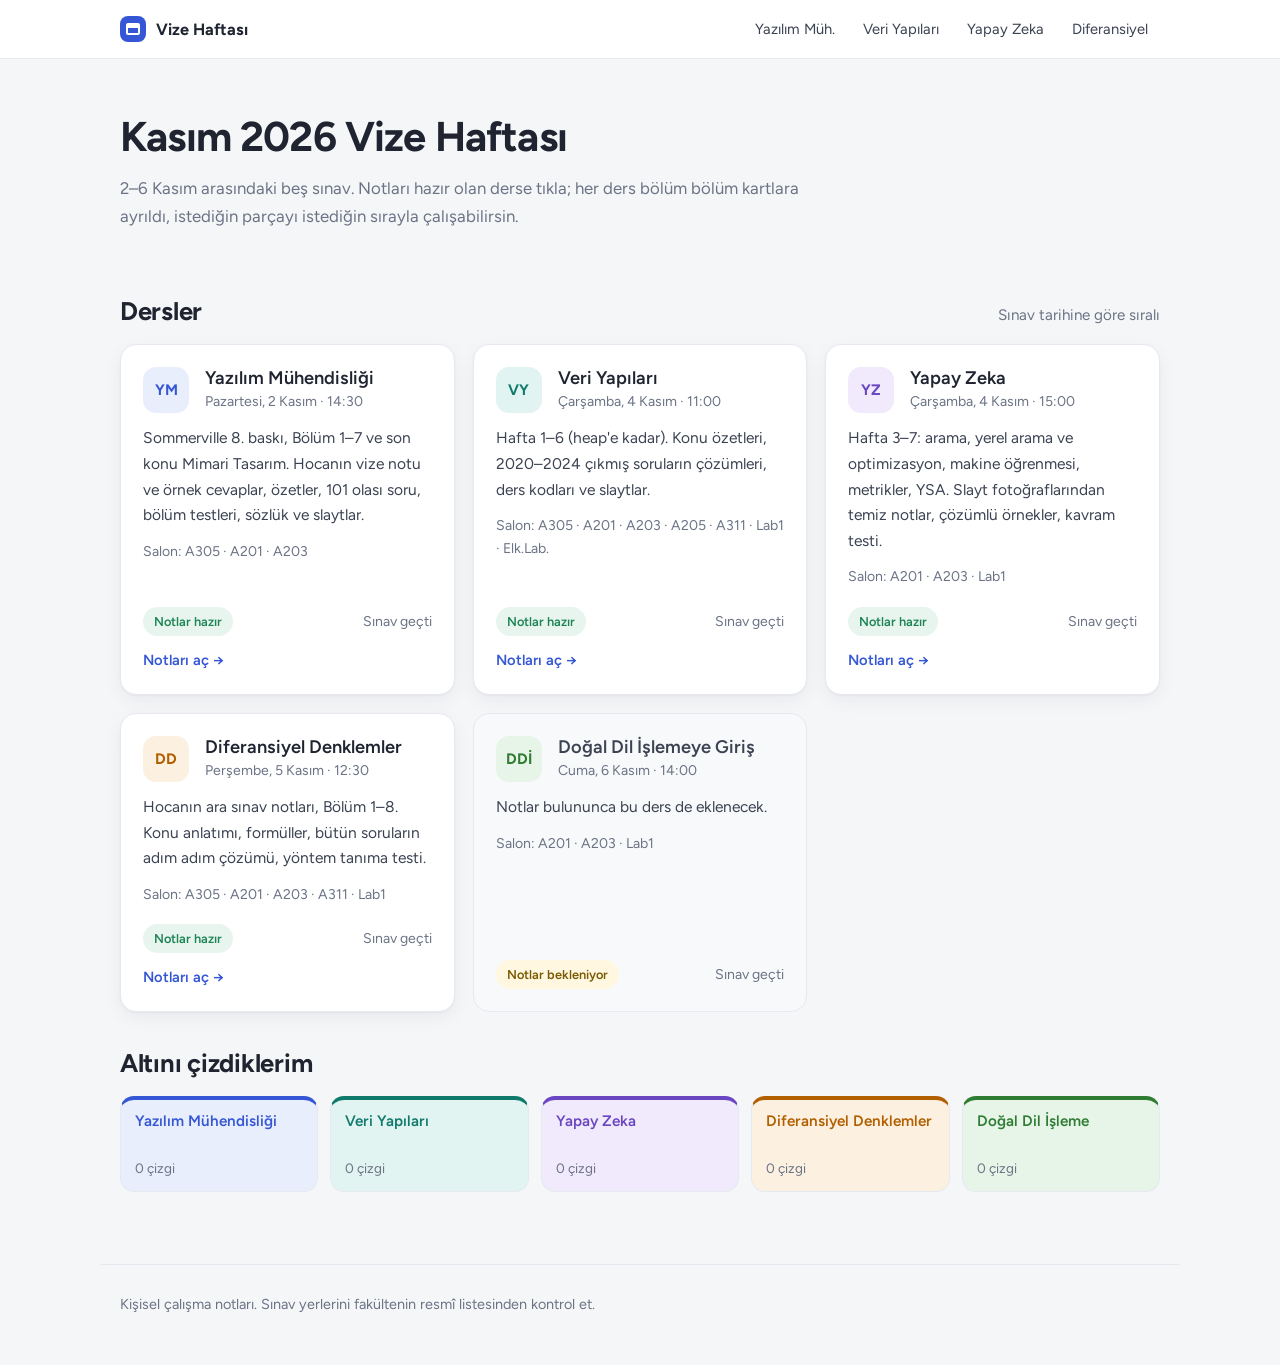
==== index.html @ ac54767e "Altını çizdiklerim: ana sayfada sadece ders kartları, tıklayınca o dersin çizgileri açılır Co-Author" ====
<!doctype html>
<html lang="tr">
<head>
<meta charset="utf-8">
<meta name="viewport" content="width=device-width, initial-scale=1, viewport-fit=cover">
<title>Kasım 2026 Vize Haftası</title>
<link rel="icon" href="assets/favicon.svg" type="image/svg+xml">
<link rel="preconnect" href="https://fonts.googleapis.com">
<link rel="preconnect" href="https://fonts.gstatic.com" crossorigin>
<link rel="stylesheet" href="https://fonts.googleapis.com/css2?family=Figtree:wght@400;500;600;700&family=JetBrains+Mono:wght@400;600&display=swap">
<link rel="stylesheet" href="assets/site.css?v=sl3">
</head>
<body>

<header class="topbar"><div class="in">
  <a class="brand" href="./"><i></i>Vize Haftası</a>
  <nav aria-label="Dersler">
    <a href="yazilim-muhendisligi.html">Yazılım Müh.</a>
    <a href="veri-yapilari.html">Veri Yapıları</a>
    <a href="yapay-zeka.html">Yapay Zeka</a>
    <a href="diferansiyel-denklemler.html">Diferansiyel</a>
  </nav>
</div></header>

<main class="page">
  <div class="hero">
    <h1>Kasım 2026 Vize Haftası</h1>
    <p class="sub">2–6 Kasım arasındaki beş sınav. Notları hazır olan derse tıkla; her ders bölüm bölüm kartlara ayrıldı, istediğin parçayı istediğin sırayla çalışabilirsin.</p>
  </div>

  <div class="section">
    <div class="section-title"><h2>Dersler</h2><p>Sınav tarihine göre sıralı</p></div>
    <div class="grid wide" id="courses"></div>
  </div>
</main>

<footer class="site">Kişisel çalışma notları. Sınav yerlerini fakültenin resmî listesinden kontrol et.</footer>

<script>
(function(){
  var C = [
    {k:'ym', ini:'YM', name:'Yazılım Mühendisliği', at:'2026-11-02T14:30:00+03:00', rooms:'A305 · A201 · A203', href:'yazilim-muhendisligi.html',
     st:'ok', stTxt:'Notlar hazır', desc:'Sommerville 8. baskı, Bölüm 1–7 ve son konu Mimari Tasarım. Hocanın vize notu ve örnek cevaplar, özetler, 101 olası soru, bölüm testleri, sözlük ve slaytlar.'},
    {k:'vy', ini:'VY', name:'Veri Yapıları', at:'2026-11-04T11:00:00+03:00', rooms:'A305 · A201 · A203 · A205 · A311 · Lab1 · Elk.Lab.', href:'veri-yapilari.html',
     st:'ok', stTxt:'Notlar hazır', desc:'Hafta 1–6 (heap\'e kadar). Konu özetleri, 2020–2024 çıkmış soruların çözümleri, ders kodları ve slaytlar.'},
    {k:'yz', ini:'YZ', name:'Yapay Zeka', at:'2026-11-04T15:00:00+03:00', rooms:'A201 · A203 · Lab1', href:'yapay-zeka.html',
     st:'ok', stTxt:'Notlar hazır', desc:'Hafta 3–7: arama, yerel arama ve optimizasyon, makine öğrenmesi, metrikler, YSA. Slayt fotoğraflarından temiz notlar, çözümlü örnekler, kavram testi.'},
    {k:'dif', ini:'DD', name:'Diferansiyel Denklemler', at:'2026-11-05T12:30:00+03:00', rooms:'A305 · A201 · A203 · A311 · Lab1', href:'diferansiyel-denklemler.html',
     st:'ok', stTxt:'Notlar hazır', desc:'Hocanın ara sınav notları, Bölüm 1–8. Konu anlatımı, formüller, bütün soruların adım adım çözümü, yöntem tanıma testi.'},
    {k:'ddi', ini:'DDİ', name:'Doğal Dil İşlemeye Giriş', at:'2026-11-06T14:00:00+03:00', rooms:'A201 · A203 · Lab1',
     st:'wait', stTxt:'Notlar bekleniyor', desc:'Notlar bulununca bu ders de eklenecek.'}
  ];
  var GUN = ['Pazar','Pazartesi','Salı','Çarşamba','Perşembe','Cuma','Cumartesi'];
  var esc = function(s){ return String(s).replace(/&/g,'&amp;').replace(/</g,'&lt;').replace(/>/g,'&gt;'); };
  function when(iso){
    var d = new Date(iso.slice(0,10) + 'T12:00:00+03:00');
    return GUN[d.getUTCDay()] + ', ' + d.getUTCDate() + ' Kasım · ' + iso.slice(11,16);
  }
  function left(iso){
    var ms = new Date(iso) - new Date();
    if(ms <= 0) return 'Sınav geçti';
    var d = Math.floor(ms / 864e5), h = Math.floor(ms % 864e5 / 36e5);
    return d > 0 ? d + ' gün ' + h + ' saat kaldı' : h + ' saat kaldı';
  }
  function paint(){
    document.getElementById('courses').innerHTML = C.map(function(c){
      var tagCls = c.st === 'ok' ? 'tag ok' : c.st === 'wait' ? 'tag wait' : 'tag';
      var inner =
        '<div class="hero-row"><span class="badge c-' + c.k + '">' + c.ini + '</span>' +
        '<div style="min-width:0"><h3>' + esc(c.name) + '</h3><p class="meta">' + when(c.at) + '</p></div></div>' +
        '<p class="desc">' + esc(c.desc) + '</p>' +
        '<p class="meta">Salon: ' + esc(c.rooms) + '</p>' +
        '<div class="foot"><span class="' + tagCls + '">' + esc(c.stTxt) + '</span><span class="meta">' + left(c.at) + '</span></div>' +
        (c.href ? '<span class="go">Notları aç →</span>' : '');
      return c.href ? '<a class="card" href="' + c.href + '">' + inner + '</a>' : '<div class="card dim">' + inner + '</div>';
    }).join('');
  }
  paint();
  setInterval(paint, 60000);
})();
</script>
<script defer src="assets/cizgi.js?v=sl4"></script>
</body>
</html>
---- assets/site.css ----
/* Vize Haftası · ortak tasarım
   Düzen: açık, ferah, kart tabanlı. Her sayfada üstte ince bir çubuk, altında kart ızgarası;
   bir karta tıklayınca sadece o parça açılır. Tek tema (açık), göz yormayan yumuşak griler. */
:root{
  --bg:#F5F6F8;
  --card:#FFFFFF;
  --ink:#1F2430;
  --ink-2:#3B4252;
  --muted:#6B7385;
  --line:#E6E9EF;
  --soft:#F8F9FB;
  --accent:#3557D6;
  --accent-soft:#EEF2FD;
  --ok:#1E8455;
  --ok-soft:#E7F5EE;
  --bad:#C0392B;
  --bad-soft:#FDEDEB;
  --note:#FFF7E0;
  --note-line:#F2DFA6;
  --ym:#3557D6; --ym-soft:#E9EEFC;
  --vy:#0F7A6C; --vy-soft:#E2F4F1;
  --yz:#6B46C1; --yz-soft:#F0EAFC;
  --dif:#B25F00; --dif-soft:#FCF0E1;
  --ddi:#2E7D32; --ddi-soft:#E7F4E8;
  --shadow:0 1px 2px rgba(20,28,45,.04),0 6px 18px rgba(20,28,45,.05);
  --shadow-hover:0 2px 4px rgba(20,28,45,.06),0 12px 28px rgba(20,28,45,.08);
  --radius:16px;
  --f-body:"Figtree","Segoe UI",system-ui,-apple-system,sans-serif;
  --f-mono:"JetBrains Mono",ui-monospace,Consolas,monospace;
  color-scheme:light;
}
*,*::before,*::after{box-sizing:border-box}
html{scroll-behavior:smooth;-webkit-text-size-adjust:100%}
:root{padding-top:env(safe-area-inset-top,0px);padding-bottom:env(safe-area-inset-bottom,0px)}
body{margin:0;background:var(--bg);color:var(--ink);font-family:var(--f-body);font-size:17px;line-height:1.65}
img{max-width:100%}
[hidden]{display:none!important}
h1,h2,h3,h4{margin:0;line-height:1.25;color:var(--ink);text-wrap:balance}
h1{font-size:clamp(1.9rem,4.6vw,2.6rem);font-weight:700;letter-spacing:-.02em}
h2{font-size:clamp(1.3rem,3vw,1.6rem);font-weight:700;letter-spacing:-.01em}
h3{font-size:1.1rem;font-weight:600}
h4{font-size:1rem;font-weight:600}
p{margin:0}
a{color:var(--accent)}
code,pre,.mono{font-family:var(--f-mono);font-variant-ligatures:none;font-feature-settings:"liga" 0,"calt" 0}
:not(pre)>code{font-size:.86em;background:var(--soft);border:1px solid var(--line);padding:.05em .35em;border-radius:6px}
mark{background:#FFF0B3;color:var(--ink);padding:0 .2em;border-radius:4px}
.muted{color:var(--muted)}
.en{color:var(--muted);font-style:italic;font-weight:400}

/* üst çubuk */
.topbar{position:sticky;top:env(safe-area-inset-top,0px);z-index:20;background:rgba(255,255,255,.92);backdrop-filter:saturate(1.4) blur(8px);border-bottom:1px solid var(--line)}
body::before{content:"";position:fixed;inset:0 0 auto;height:env(safe-area-inset-top,0px);z-index:21;background:#FFFFFF}
.topbar .in{max-width:1080px;margin:0 auto;display:flex;align-items:center;gap:16px;height:58px;
  padding-left:max(20px,env(safe-area-inset-left,0px));padding-right:max(20px,env(safe-area-inset-right,0px))}
.brand{font-weight:700;color:var(--ink);text-decoration:none;font-size:1.02rem;display:flex;align-items:center;gap:10px;white-space:nowrap;flex:0 0 auto}
.brand i{width:26px;height:26px;border-radius:8px;background:var(--accent);display:inline-block;position:relative}
.brand i::after{content:"";position:absolute;inset:7px 6px;border:2px solid #fff;border-top-width:5px;border-radius:2px}
.topbar nav{margin-left:auto;display:flex;gap:4px;flex-wrap:nowrap;overflow-x:auto;scrollbar-width:none}
.topbar nav::-webkit-scrollbar{display:none}
@media (max-width:420px){.topbar .in{gap:10px}.topbar nav a{padding:6px 9px;font-size:.88rem}}
.topbar nav a{color:var(--ink-2);text-decoration:none;font-size:.92rem;padding:6px 12px;border-radius:9px;white-space:nowrap}
.topbar nav a:hover{background:var(--soft)}
.topbar nav a.on{background:var(--accent-soft);color:var(--accent);font-weight:600}

/* sayfa gövdesi */
.page{max-width:1080px;margin:0 auto;padding-left:max(20px,env(safe-area-inset-left,0px));padding-right:max(20px,env(safe-area-inset-right,0px));padding-block:8px 72px}
.read{max-width:800px}
.hero{padding-block:44px 30px;display:grid;gap:12px}
.hero .sub{color:var(--muted);font-size:1.05rem;max-width:62ch}
.hero-row{display:flex;gap:16px;align-items:center}
.section{display:grid;gap:16px;margin-top:36px}
.section-title{display:flex;align-items:baseline;justify-content:space-between;gap:12px;flex-wrap:wrap}
.section-title p{color:var(--muted);font-size:.95rem}

/* kartlar */
.grid{display:grid;grid-template-columns:repeat(auto-fill,minmax(270px,1fr));gap:18px}
.grid.wide{grid-template-columns:repeat(auto-fill,minmax(320px,1fr))}
.card{background:var(--card);border:1px solid var(--line);border-radius:var(--radius);box-shadow:var(--shadow);padding:22px;display:flex;flex-direction:column;gap:12px;min-width:0;color:inherit;text-decoration:none}
a.card{transition:transform .15s ease,box-shadow .15s ease,border-color .15s ease}
a.card:hover{transform:translateY(-2px);box-shadow:var(--shadow-hover);border-color:#D5DAE4}
a.card:focus-visible{outline:3px solid var(--accent-soft);outline-offset:2px;border-color:var(--accent)}
.card .label{font-size:.78rem;font-weight:600;letter-spacing:.06em;text-transform:uppercase;color:var(--muted)}
.card h3{font-size:1.14rem}
.card .desc{color:var(--ink-2);font-size:.97rem}
.card .foot{margin-top:auto;display:flex;flex-wrap:wrap;gap:8px;align-items:center;justify-content:space-between;padding-top:6px}
.card .meta{font-size:.88rem;color:var(--muted)}
.card .go{font-size:.92rem;font-weight:600;color:var(--accent)}
.card.dim{background:var(--soft);box-shadow:none}
.card.dim h3{color:var(--ink-2)}

.badge{width:46px;height:46px;border-radius:13px;display:grid;place-items:center;font-weight:700;font-size:.95rem;flex:0 0 auto;background:var(--c-soft);color:var(--c)}
.badge.lg{width:58px;height:58px;border-radius:16px;font-size:1.1rem}
.c-ym{--c:var(--ym);--c-soft:var(--ym-soft)} .c-vy{--c:var(--vy);--c-soft:var(--vy-soft)}
.c-yz{--c:var(--yz);--c-soft:var(--yz-soft)} .c-dif{--c:var(--dif);--c-soft:var(--dif-soft)} .c-ddi{--c:var(--ddi);--c-soft:var(--ddi-soft)}

.tag{display:inline-flex;align-items:center;gap:6px;font-size:.8rem;font-weight:600;padding:3px 10px;border-radius:999px;background:var(--soft);color:var(--muted);border:1px solid var(--line);white-space:nowrap}
.tag.ok{background:var(--ok-soft);color:var(--ok);border-color:transparent}
.tag.wait{background:var(--note);color:#7A5A00;border-color:transparent}
.tag.accent{background:var(--accent-soft);color:var(--accent);border-color:transparent}

.btn{display:inline-flex;align-items:center;justify-content:center;gap:8px;font:inherit;font-size:.95rem;font-weight:600;border-radius:11px;padding:9px 16px;border:1px solid var(--line);background:var(--card);color:var(--ink);cursor:pointer;text-decoration:none}
.btn:hover{border-color:#CBD2DE;background:var(--soft)}
.btn.primary{background:var(--accent);border-color:var(--accent);color:#fff}
.btn.primary:hover{background:#2B4BC4}
.btn:focus-visible,button:focus-visible,input:focus-visible,select:focus-visible,summary:focus-visible{outline:3px solid var(--accent-soft);outline-offset:2px}

/* parça görünümü */
.back{display:inline-flex;align-items:center;gap:6px;color:var(--muted);text-decoration:none;font-size:.95rem;font-weight:500;margin-top:28px}
.back:hover{color:var(--accent)}
.view-head{display:grid;gap:8px;padding-block:14px 8px}
.view-head .label{font-size:.8rem;font-weight:600;letter-spacing:.06em;text-transform:uppercase;color:var(--accent)}
.tabs{display:flex;gap:6px;flex-wrap:wrap;padding:6px;background:var(--card);border:1px solid var(--line);border-radius:14px;width:fit-content;max-width:100%;box-shadow:var(--shadow);margin-block:14px 22px}
.tabs button{font:inherit;font-size:.95rem;font-weight:500;border:0;background:none;color:var(--ink-2);padding:7px 14px;border-radius:10px;cursor:pointer}
.tabs button:hover{background:var(--soft)}
.tabs button[aria-selected="true"]{background:var(--accent);color:#fff}
.pager{display:flex;justify-content:space-between;gap:12px;flex-wrap:wrap;margin-top:34px;padding-top:20px;border-top:1px solid var(--line)}

/* okuma içeriği */
.prose{display:grid;gap:16px}
.prose ul,.prose ol{margin:0;padding-left:1.25em;display:grid;gap:8px}
.prose li::marker{color:var(--muted)}
.box{background:var(--card);border:1px solid var(--line);border-radius:var(--radius);padding:20px 22px;display:grid;gap:12px;box-shadow:var(--shadow);min-width:0}
.box h3 .n{font-family:var(--f-mono);font-size:.82rem;color:var(--muted);font-weight:400;margin-right:8px}
.box ul{margin:0;padding-left:1.2em;display:grid;gap:8px}
.box ul ul{margin-top:6px;gap:4px}
.count{display:inline-block;font-weight:700;font-size:.8rem;color:var(--accent);background:var(--accent-soft);border-radius:6px;padding:0 7px;margin-right:4px}
.chain{display:flex;flex-wrap:wrap;row-gap:8px;align-items:center;margin:6px 0 2px}
.chain span{position:relative;font-size:.9rem;background:var(--soft);border:1px solid var(--line);border-radius:8px;padding:3px 10px}
.chain span:not(:last-child){margin-right:24px}
.chain span:not(:last-child)::after{content:"→";position:absolute;right:-19px;top:50%;transform:translateY(-50%);color:var(--muted)}
.memo{font-size:.78rem;font-weight:700;letter-spacing:.06em;color:var(--accent);background:var(--accent-soft);border-radius:6px;padding:1px 7px;margin-left:4px}
.note{background:var(--note);border:1px solid var(--note-line);border-radius:14px;padding:14px 18px;display:grid;gap:6px;color:var(--ink-2)}
.note b.t{color:#7A5A00}

ol.mb{margin:0;padding-left:0;list-style:none;display:grid;gap:10px;counter-reset:mb}
ol.mb li{counter-increment:mb;background:var(--card);border:1px solid var(--line);border-radius:12px;padding:12px 16px 12px 52px;position:relative}
ol.mb li::before{content:counter(mb);position:absolute;left:14px;top:12px;width:26px;height:26px;border-radius:8px;background:var(--accent-soft);color:var(--accent);font-weight:700;font-size:.85rem;display:grid;place-items:center}

/* konu anlatımı (Türkçe notun tamamı) */
.konu-nav{display:flex;flex-wrap:wrap;gap:6px;align-items:center;margin-bottom:18px;font-size:.9rem}
.konu-nav button{font:inherit;font-size:.85rem;border:1px solid var(--line);background:var(--card);color:var(--ink-2);border-radius:999px;padding:3px 10px;cursor:pointer}
.konu-nav button:hover{border-color:var(--accent);color:var(--accent)}
.pg{background:var(--card);border:1px solid var(--line);border-radius:var(--radius);box-shadow:var(--shadow);padding:24px;display:grid;gap:16px;margin-bottom:20px;scroll-margin-top:80px;min-width:0}
.pg-head{display:grid;gap:4px;padding-bottom:4px;border-bottom:1px solid var(--line)}
.pg-no{font-size:.78rem;font-weight:700;letter-spacing:.06em;text-transform:uppercase;color:var(--accent)}
.pg-head h3{font-size:1.2rem}
.grp{display:grid;gap:10px;min-width:0}
.grp-h{font-weight:700;font-size:.95rem;display:flex;gap:8px;align-items:center}
.grp.kitap .grp-h,.grp.intro .grp-h{color:var(--accent)}
.grp.hoca{background:#F7F3FE;border-radius:14px;padding:16px 18px}
.grp.hoca .grp-h{color:#6B46C1}
.grp.not{background:#F0F8F3;border:1px solid #D3EBDD;border-radius:14px;padding:16px 18px}
.grp.not .grp-h{color:#1E7A4F}
details.grp.fold{display:block;margin:0;padding:12px 18px}
details.grp.fold>summary.grp-h{display:flex;width:100%;padding:2px 0;font-size:.95rem}
details.grp.fold .hint{margin-left:auto;font-size:.82rem;font-weight:600;color:var(--muted)}
details.grp.fold .hint::after{content:"Göster"}
details.grp.fold[open] .hint::after{content:"Gizle"}
details.grp.fold .grp-body{display:grid;gap:10px;margin-top:10px}
.grp.hoca.fold:not([open]):hover{background:#F0E9FD}
.grp.not.fold:not([open]):hover{background:#E6F4EC}
.fold-bar{margin-bottom:14px;font-size:.92rem}
.lbl-sm{font-size:.74rem;font-weight:700;letter-spacing:.07em;text-transform:uppercase;color:var(--muted);margin-top:6px}
ul.nl{margin:0;padding-left:1.2em;display:grid;gap:8px}
ul.nl ul{margin:6px 0 0;padding-left:1.2em;display:grid;gap:5px;color:var(--ink-2)}
.nfig{margin:6px 0;display:grid;gap:6px;justify-items:center}
.nfig img{max-width:100%;height:auto;border-radius:10px;border:1px solid var(--line);background:#fff}
.nfig figcaption{font-size:.85rem;color:var(--muted);text-align:center}

/* soru ve cevaplar */
.qa{display:grid;gap:12px}
.qcard{background:var(--card);border:1px solid var(--line);border-radius:14px;padding:18px 20px;display:grid;gap:6px}
.qcard .qtop{display:flex;justify-content:space-between;gap:10px;flex-wrap:wrap;font-size:.82rem;color:var(--muted)}
.qcard .q-en{font-weight:600}
.qcard .q-tr{color:var(--muted)}
details{margin-top:4px}
summary{cursor:pointer;color:var(--accent);font-weight:600;font-size:.95rem;list-style:none;display:inline-flex;align-items:center;gap:6px;padding:4px 0}
summary::-webkit-details-marker{display:none}
summary::before{content:"";width:8px;height:8px;border-right:2px solid currentColor;border-bottom:2px solid currentColor;transform:rotate(-45deg);transition:transform .15s}
details[open]>summary::before{transform:rotate(45deg)}
.ans{display:grid;gap:10px;margin-top:10px;padding:14px 16px;background:var(--soft);border-radius:12px}
.ans .lbl{font-size:.72rem;font-weight:700;letter-spacing:.06em;color:var(--accent);margin-right:8px}
.ans .a-tr{color:var(--ink-2)}
body.lang-en .a-tr{display:none} body.lang-tr .a-en{display:none}
.seg{display:inline-flex;border:1px solid var(--line);border-radius:10px;overflow:hidden;background:var(--card)}
.seg button{font:inherit;font-size:.88rem;border:0;background:none;color:var(--muted);padding:6px 12px;cursor:pointer}
.seg button[aria-pressed="true"]{background:var(--accent-soft);color:var(--accent);font-weight:600}
.toolbar{display:flex;flex-wrap:wrap;gap:10px;align-items:center;justify-content:space-between}

/* test */
.quiz{display:grid;gap:12px}
.qz{background:var(--card);border:1px solid var(--line);border-radius:14px;padding:18px 20px;display:grid;gap:10px}
.qz .qn{font-size:.8rem;color:var(--muted)}
.qz .opts{display:grid;gap:8px}
.qz button.opt{font:inherit;font-size:.97rem;text-align:left;border:1px solid var(--line);background:var(--soft);color:var(--ink);border-radius:10px;padding:9px 12px;cursor:pointer;display:flex;gap:10px}
.qz button.opt:hover:not(:disabled){border-color:var(--accent);background:var(--card)}
.qz button.opt b{color:var(--muted);font-weight:600}
.qz button.opt.right{border-color:var(--ok);background:var(--ok-soft)}
.qz button.opt.wrong{border-color:var(--bad);background:var(--bad-soft)}
.qz button.opt:disabled{cursor:default}
.score{font-weight:700;font-size:1rem}
.score.good{color:var(--ok)}

/* tablolar */
.tblw{overflow-x:auto;background:var(--card);border:1px solid var(--line);border-radius:14px;box-shadow:var(--shadow)}
table{border-collapse:collapse;width:100%;font-size:.95rem}
th,td{text-align:left;padding:10px 14px;border-bottom:1px solid var(--line);vertical-align:top}
tr:last-child td{border-bottom:0}
th{font-size:.78rem;letter-spacing:.05em;text-transform:uppercase;color:var(--muted);font-weight:600;background:var(--soft)}
td.n{white-space:nowrap;font-size:.86rem;color:var(--muted);font-variant-numeric:tabular-nums}
td.big{font-weight:700;color:var(--accent);text-align:center;font-size:1.05rem}
.scroll{max-height:65vh;overflow:auto}
th{position:sticky;top:0}
.filters{display:flex;flex-wrap:wrap;gap:12px;align-items:end}
.field{display:grid;gap:6px;flex:1 1 240px;min-width:0}
.field label,label.f{font-size:.85rem;color:var(--muted);font-weight:600}
input[type=search],input[type=text],select{font:inherit;font-size:.97rem;padding:9px 12px;border:1px solid var(--line);border-radius:10px;background:var(--card);color:var(--ink);width:100%;min-width:0}

/* kaynak listesi */
.files{display:grid;gap:6px}
.files a{display:flex;align-items:center;gap:10px;text-decoration:none;color:var(--ink-2);padding:7px 10px;border-radius:10px;font-size:.95rem}
.files a:hover{background:var(--soft);color:var(--accent)}
.files a .ic{width:30px;height:30px;border-radius:8px;display:grid;place-items:center;font-size:.68rem;font-weight:700;flex:0 0 auto}
.ic.pdf{background:var(--bad-soft);color:var(--bad)}
.ic.c{background:var(--accent-soft);color:var(--accent)}
.files a .sz{margin-left:auto;font-size:.8rem;color:var(--muted);white-space:nowrap}
pre.code{margin:0;background:#FBFCFD;border:1px solid var(--line);border-radius:12px;padding:16px;overflow:auto;max-height:70vh;font-size:.84rem;line-height:1.55}

footer.site{max-width:1080px;margin:0 auto;padding:28px max(20px,env(safe-area-inset-right,0px)) 48px max(20px,env(safe-area-inset-left,0px));color:var(--muted);font-size:.9rem;border-top:1px solid var(--line)}

/* --- Veri Yapıları içeriğinin (eski sayfadan gelen) bileşenleri --- */
.vy section{display:grid;gap:18px}
.vy .sec-head{display:grid;gap:6px}
.vy .sec-head h2{font-size:clamp(1.6rem,4vw,2.1rem)}
.vy h3{margin-top:6px}
.vy .eyebrow{font-size:.8rem;font-weight:600;letter-spacing:.06em;text-transform:uppercase;color:var(--accent)}
.vy .stack{display:grid;gap:12px;min-width:0}
.vy ul.facts{margin:0;padding-left:1.25em;display:grid;gap:8px}
.vy pre{margin:0;background:#FBFCFD;border:1px solid var(--line);border-radius:12px;padding:14px 16px;overflow-x:auto;font-size:.84rem;line-height:1.55}
.vy pre .c{color:#7A8294;font-style:italic}
.vy .formula{background:var(--card);border:1px solid var(--line);border-radius:14px;padding:16px 18px;display:grid;gap:8px}
.vy .formula .f{font-family:var(--f-mono);font-size:.9rem;overflow-x:auto}
.vy .pit{background:var(--note);border:1px solid var(--note-line);border-radius:14px;padding:14px 18px;display:grid;gap:8px;color:var(--ink-2)}
.vy .pit .tag{all:unset;font-weight:700;color:#7A5A00}
.vy .pit ul{margin:0;padding-left:1.15em;display:grid;gap:4px}
.vy .q{background:var(--card);border:1px solid var(--line);border-radius:14px;padding:18px 20px;display:grid;gap:10px;min-width:0;box-shadow:var(--shadow)}
.vy .q-top{display:flex;flex-wrap:wrap;gap:8px;align-items:baseline;justify-content:space-between}
.vy .q-tag{font-size:.78rem;font-weight:700;letter-spacing:.05em;text-transform:uppercase;color:var(--accent)}
.vy .q-pts{font-size:.82rem;color:var(--muted)}
.vy .q-text{font-weight:600}
.vy details>.stack{margin-top:12px}
.vy .grid2{display:grid;grid-template-columns:repeat(auto-fit,minmax(260px,1fr));gap:14px}
.vy .fig{display:grid;gap:6px;min-width:0}
.vy .cap{font-size:.86rem;color:var(--muted);text-align:center}
.vy .tree{overflow-x:auto;padding-block:6px}
.vy .tree svg{display:block;margin:0 auto}
.vy .te{stroke:#AEB6C4;stroke-width:1.4}
.vy .tn circle{fill:#FFFFFF;stroke:var(--accent);stroke-width:1.8}
.vy .tn.leaf circle{fill:#FFF0B3}
.vy .tn text{fill:var(--ink);font-family:var(--f-mono);font-size:12px;text-anchor:middle;font-weight:600}
.vy .tn text.ti{fill:var(--muted);font-size:9.5px;font-weight:400}
.vy .btn{font-size:.92rem;padding:7px 14px}
.vy .toolbar{justify-content:flex-start}
.vy .out{font-family:var(--f-mono);font-size:.86rem;display:grid;gap:4px;overflow-x:auto}
.vy .out b{color:var(--accent)}
.vy .steps{font-family:var(--f-mono);font-size:.8rem;color:var(--muted);display:grid;gap:2px;overflow-x:auto}
.vy .map{display:grid;gap:10px}
.vy .map-row{display:grid;grid-template-columns:minmax(0,1fr) auto;gap:4px 14px;padding:14px 16px;background:var(--card);border:1px solid var(--line);border-radius:12px}
.vy .map-row .w{font-size:.8rem;color:var(--muted)}
.vy .yrs{display:flex;gap:4px;align-items:center;grid-row:span 2;align-self:center}
.vy .yr{font-family:var(--f-mono);font-size:.72rem;padding:1px 6px;border-radius:6px;color:var(--muted);opacity:.45;border:1px dashed var(--line)}
.vy .yr.on{opacity:1;color:var(--accent);background:var(--accent-soft);border:1px solid transparent;font-weight:600}
@media (max-width:540px){.vy .map-row{grid-template-columns:1fr}.vy .yrs{grid-row:auto}}
.vy summary::before{margin-right:2px}

/* --- renkli kod: satır numarası, çalışan satır, kelime renkleri --- */
pre.code.hl{display:grid;grid-template-columns:minmax(100%,max-content);padding:12px 0}
pre.code .cl{display:block;padding-right:16px;white-space:pre}
pre.code .ln{display:inline-block;width:3.4em;padding-right:1.1em;text-align:right;color:#A3AAB8;user-select:none}
pre.code .cl.on{background:#FFF3C4;box-shadow:inset 3px 0 0 #E0A800}
pre.code .kw{color:#7A3FC2;font-weight:600}
pre.code .fn{color:#0F7A6C;font-weight:600}
pre.code .st{color:#B25F00}
pre.code .nu{color:#C0392B}
pre.code .cm{color:#8A93A5;font-style:italic}
pre.code [title]{cursor:help;text-decoration:underline dotted rgba(31,36,48,.3);text-underline-offset:3px}
.caret{display:inline-block;width:8px;height:1.1em;background:var(--accent);vertical-align:text-bottom;animation:blink 1s steps(1) infinite}
@keyframes blink{50%{opacity:0}}

/* --- kod anlatımı ve C sözlüğü --- */
.chips{display:flex;flex-wrap:wrap;gap:6px;align-items:center}
.chips .lbl-sm{margin:0 4px 0 0}
.chip{font:inherit;font-size:.82rem;font-family:var(--f-mono);font-variant-ligatures:none;font-feature-settings:"liga" 0,"calt" 0;border:1px solid var(--line);background:var(--soft);color:var(--ink-2);border-radius:999px;padding:3px 11px;cursor:pointer;text-decoration:none;white-space:nowrap}
.chip:hover,.chip[aria-pressed="true"]{border-color:var(--accent);color:var(--accent);background:var(--accent-soft)}
a.chip.anim{font-family:var(--f-body);font-weight:600;color:var(--vy);background:var(--vy-soft);border-color:transparent}
a.chip.anim:hover{border-color:var(--vy)}
a.chip.yt{font-family:var(--f-body);font-weight:600;color:#B42318;background:#FDECEA;border-color:transparent}
a.chip.yt:hover{border-color:#B42318}
.fn-card.part{border-left:4px solid var(--accent)}
.part-no{color:var(--accent);margin-right:4px}
table.lines td{vertical-align:top}
table.lines td.n{white-space:nowrap}
.ln-code{white-space:pre-wrap;word-break:break-word;font-size:.82rem;background:none;border:0;padding:0}
.out-box{display:grid;gap:6px}
.out-box .lbl-sm{margin:0}
.out-box pre.code{background:#F1F4F9;border-color:#DCE2EC;max-height:320px}
button.linklike{font:inherit;border:0;background:none;padding:0;color:var(--accent);cursor:pointer;text-align:left}
button.linklike:hover{text-decoration:underline}
.fix{display:grid;gap:6px;background:var(--ok-soft);border-radius:12px;padding:12px 14px}
.fix .lbl-sm{color:var(--ok);margin:0}
.fix pre.code{background:#fff}
.anim-svg .frame{fill:none;stroke:#C9CFDA;stroke-dasharray:4 3}
.anim-svg .adr{font-size:10px;fill:var(--muted);text-anchor:end}
/* --- çıkmış sınavlar, soru soru --- */
.ex-bar{justify-content:flex-start;margin:6px 0 18px}
.ex-clock{font-weight:700;color:var(--accent);font-variant-numeric:tabular-nums}
.ex-score{font-size:.92rem;color:var(--ok);font-weight:600}
.ex-list{display:grid;gap:18px}
.exq{background:var(--card);border:1px solid var(--line);border-radius:var(--radius);box-shadow:var(--shadow);padding:22px;display:grid;gap:12px;min-width:0}
.exq.out{background:var(--soft);box-shadow:none}
.exq-top{display:flex;flex-wrap:wrap;gap:8px 10px;align-items:center}
.exq-no{font-weight:700;font-size:1.05rem}
.exq-pts{font-size:.85rem;color:var(--muted);font-weight:600}
.exq-q{font-size:1.02rem}
.exs{display:grid;gap:8px;border-top:1px solid var(--line);padding-top:12px;min-width:0}
.exs-q b{color:var(--accent)}
.ex-ans{font:inherit;font-family:var(--f-mono);font-size:.86rem;width:100%;min-width:0;border:1px dashed #C9CFDA;border-radius:10px;padding:10px 12px;background:#FCFCFD;color:var(--ink);resize:vertical;line-height:1.5}
.ex-ans:focus{outline:3px solid var(--accent-soft);border-style:solid;border-color:var(--accent)}
.ex-tip>p{margin-top:6px;color:var(--ink-2)}
.ex-sol>summary{color:var(--ok)}
.ex-solb{display:grid;gap:10px;margin-top:10px;padding:14px 16px;background:var(--ok-soft);border-radius:12px;min-width:0}
.ex-solb pre.code{background:#fff}
.ex-at{font-weight:500}
.ex-ok{font-size:.88rem;color:var(--muted);display:flex;gap:6px;align-items:center;cursor:pointer;width:fit-content}
.ex-out{font-size:.92rem;color:#7A5A00;background:var(--note);border:1px solid var(--note-line);border-radius:10px;padding:8px 12px}
.ex-figs{display:flex;flex-wrap:wrap;gap:14px;align-items:flex-start}
.ex-fig{margin:0;display:grid;gap:4px;justify-items:center;background:#fff;border:1px solid var(--line);border-radius:12px;padding:8px;max-width:100%;overflow-x:auto}
.ex-fig figcaption{font-size:.82rem;color:var(--muted)}
.ex-fig svg{display:block;max-width:100%;height:auto}
.exam-list{display:grid;gap:10px}
.exam{display:grid;grid-template-columns:auto minmax(0,1fr) auto;gap:4px 14px;align-items:center;background:var(--card);border:1px solid var(--line);border-radius:14px;padding:14px 16px;text-decoration:none;color:inherit;box-shadow:var(--shadow)}
.exam:hover{border-color:#CBD2DE;box-shadow:var(--shadow-hover)}
.exam .ic{width:38px;height:38px;border-radius:10px;display:grid;place-items:center;font-size:.7rem;font-weight:700;grid-row:span 2}
.exam b{font-size:1rem}
.exam .q{grid-column:2;font-size:.9rem;color:var(--muted)}
.exam .sz{grid-row:span 2;font-size:.82rem;color:var(--muted);white-space:nowrap}
@media (max-width:520px){.exam{grid-template-columns:auto minmax(0,1fr)}.exam .sz{grid-row:auto;grid-column:2}}
.kod-top{margin:4px 0 16px}
.konu-nav button.dim{color:var(--muted);font-style:italic}
.kod-body{display:grid;gap:18px}
.fn-card{background:var(--card);border:1px solid var(--line);border-radius:var(--radius);box-shadow:var(--shadow);padding:22px;display:grid;gap:12px;scroll-margin-top:80px;min-width:0}
.fn-head{display:flex;flex-wrap:wrap;gap:4px 12px;align-items:baseline;justify-content:space-between}
.fn-head h3 code{font-size:1.05rem;background:none;border:0;padding:0;color:var(--accent)}
.fn-what{font-size:1.02rem}
.fn-steps{margin:0;padding-left:1.35em;display:grid;gap:6px;color:var(--ink-2)}
.fn-note{background:var(--note);border:1px solid var(--note-line);border-radius:12px;padding:10px 14px;color:var(--ink-2);font-size:.95rem}
.fn-note b{color:#7A5A00}
.cpop{background:var(--accent-soft);border-radius:12px;padding:14px 16px;display:grid;gap:8px;font-size:.95rem}
.cpop pre.code{background:#fff}
.fn-misc{background:var(--card);border:1px solid var(--line);border-radius:14px;padding:10px 18px;scroll-margin-top:80px;min-width:0}
.fn-misc[open]{display:grid;gap:10px;padding-bottom:16px}
.centry{background:var(--card);border:1px solid var(--line);border-radius:var(--radius);box-shadow:var(--shadow);padding:20px;display:grid;gap:8px;align-content:start;min-width:0}
.centry h3 code{font-size:1rem;background:none;border:0;padding:0;color:var(--accent)}
.centry .lbl-sm{margin-top:4px}
.centry .c-ex{color:var(--ink-2);font-size:.95rem}
.kod-week{display:grid;gap:8px;background:var(--vy-soft);border-radius:14px;padding:14px 16px}

/* --- animasyon oynatıcı --- */
.anim-inputs{display:flex;flex-wrap:wrap;gap:12px;align-items:end;margin:10px 0 16px}
.anim-inputs .field{flex:1 1 170px}
.anim-grid{display:grid;grid-template-columns:minmax(0,.95fr) minmax(0,1.05fr);gap:16px;align-items:start}
@media (max-width:880px){.anim-grid{grid-template-columns:minmax(0,1fr)}}
.anim-code,.anim-vis{background:var(--card);border:1px solid var(--line);border-radius:var(--radius);box-shadow:var(--shadow);padding:14px;display:grid;gap:10px;min-width:0}
.anim-cap{font-size:.74rem;font-weight:700;letter-spacing:.07em;text-transform:uppercase;color:var(--muted)}
.anim-code pre.code{position:relative;max-height:min(470px,56vh);font-size:.8rem}
@media (max-width:880px){.anim-code pre.code{max-height:min(280px,40vh)}}
.anim-draw{overflow-x:auto;min-height:150px;display:grid;place-items:center}
.anim-draw svg{display:block;max-width:100%;height:auto}
@media (max-width:880px){.anim-draw{place-items:center start}.anim-draw svg{max-width:none}}
.anim-note{background:var(--accent-soft);border-radius:12px;padding:12px 14px;color:var(--ink);min-height:3.4em}
.anim-vars{display:flex;flex-wrap:wrap;gap:6px}
.anim-vars:empty{display:none}
.var{font-family:var(--f-mono);font-size:.8rem;background:var(--soft);border:1px solid var(--line);border-radius:8px;padding:2px 8px}
.var b{color:var(--accent);font-weight:600}
.anim-ctl{position:sticky;bottom:10px;z-index:5;display:flex;flex-wrap:wrap;gap:8px;align-items:center;margin-top:14px;background:rgba(255,255,255,.96);border:1px solid var(--line);border-radius:14px;padding:10px 12px;box-shadow:var(--shadow-hover)}
.anim-ctl .btn{padding:8px 13px}
.anim-ctl input[type=range]{flex:1 1 140px;min-width:100px;accent-color:var(--accent)}
.anim-ctl select{width:auto;padding:7px 10px}
.anim-step{font-size:.85rem;color:var(--muted);font-variant-numeric:tabular-nums;min-width:7.5em}
.anim-type{font-size:.85rem;color:var(--muted);display:flex;gap:6px;align-items:center;cursor:pointer}
.anim-svg text{font-family:var(--f-mono);font-variant-ligatures:none;font-feature-settings:"liga" 0,"calt" 0}
.anim-svg .ah{fill:#5B6475}
.anim-svg .arr{fill:none;stroke:#5B6475;stroke-width:1.6}
.anim-svg .arr.back{stroke:#8A93A5;stroke-dasharray:4 3}
.anim-svg .node rect{fill:#fff;stroke:#9AA3B5;stroke-width:1.5}
.anim-svg .node .div{stroke:#C9CFDA}
.anim-svg .node .k{font-size:14px;font-weight:600;text-anchor:middle;fill:var(--ink)}
.anim-svg .node .q{font-size:13px;text-anchor:middle;fill:var(--muted)}
.anim-svg .nul{stroke:#C0392B;stroke-width:1.5}
.anim-svg .node.hl rect{fill:#FFF3C4;stroke:#E0A800;stroke-width:2}
.anim-svg .node.fresh rect{stroke-dasharray:5 3}
.anim-svg .node.freed rect{fill:#FDEDEB;stroke:#C0392B;stroke-dasharray:4 3}
.anim-svg .node.freed .k{fill:#C0392B}
.anim-svg .fr{font-size:11px;fill:#C0392B;text-anchor:middle;font-weight:700}
.anim-svg .ptr rect{fill:var(--accent-soft)}
.anim-svg .ptr text{font-size:11px;fill:var(--accent);text-anchor:middle;font-weight:600}
.anim-svg .ptr.main rect{fill:var(--accent)}
.anim-svg .ptr.main text{fill:#fff}
.anim-svg .ptr-l{stroke:var(--accent);stroke-width:1.4}
.anim-svg .te{stroke:#AEB6C4;stroke-width:1.5}
.anim-svg .te.on{stroke:var(--accent);stroke-width:2.6}
.anim-svg .tn circle{fill:#fff;stroke:var(--accent);stroke-width:1.8}
.anim-svg .tn text{font-size:12px;font-weight:600;text-anchor:middle;fill:var(--ink)}
.anim-svg .ix{font-size:10px;fill:var(--muted);font-weight:400;text-anchor:middle}
.anim-svg .tn.vis circle{fill:var(--ok-soft);stroke:var(--ok)}
.anim-svg .tn.hl circle{fill:#FFF3C4;stroke:#E0A800;stroke-width:2.6}
.anim-svg .tn.sw circle{fill:#FDEDEB;stroke:#C0392B;stroke-width:2.2}
.anim-svg .tn.gone circle{fill:#FDEDEB;stroke:#C0392B;stroke-dasharray:4 3}
.anim-svg .tn.fresh circle{stroke-dasharray:4 3}
.anim-svg .cell rect{fill:#fff;stroke:#9AA3B5;stroke-width:1.4}
.anim-svg .cell text{font-size:13px;font-weight:600;text-anchor:middle;fill:var(--ink)}
.anim-svg .cell.hl rect{fill:#FFF3C4;stroke:#E0A800;stroke-width:2}
.anim-svg .cell.sw rect{fill:#FDEDEB;stroke:#C0392B;stroke-width:2}
.anim-svg .cell.out rect,.anim-svg .cell.empty rect{fill:var(--soft);stroke:#D5DAE4;stroke-dasharray:3 3}
.anim-svg .cell.out text{fill:#A3AAB8}
.anim-svg .cell .lft{text-anchor:start;font-weight:500;font-size:12px}
.anim-svg .cell .rgt{text-anchor:end}
.anim-svg .lbl{font-size:11px;fill:var(--muted)}
.anim-svg .zone{font-size:11px;font-weight:700;letter-spacing:.08em;fill:var(--muted)}
.anim-svg .cap{font-size:11px;fill:var(--muted);text-anchor:middle}

/* Diferansiyel Denklemler */
.dif .lead{max-width:72ch}
.dif .box p{margin:0}
.dif .box.ek{border-left:4px solid var(--accent)}
.dif .src{font-size:.9rem;margin:0}
.dmath{display:flex;flex-wrap:wrap;align-items:center;column-gap:2.2em;max-width:100%;padding:1px 0}
.dmath>.dp{max-width:100%;overflow-x:auto;overflow-y:hidden}
.dmath .katex-display{margin:.3em 0}
.dif .katex{font-size:1.05em}
.dif .katex-display{overflow-x:auto;overflow-y:hidden;padding:2px 0}
.fgrid{display:grid;grid-template-columns:repeat(auto-fill,minmax(min(100%,300px),1fr));gap:12px}
.fcard{background:var(--card);border:1px solid var(--line);border-radius:14px;padding:12px 16px;display:grid;gap:2px;align-content:start;min-width:0;box-shadow:var(--shadow)}
.fcard .lbl-sm{text-transform:none;letter-spacing:0;font-size:.85rem;color:var(--ink-2)}
.fsec{display:grid;gap:12px;margin-top:22px}
.fsec h2 .n,.dif .box h3 .n{font-family:var(--f-mono);font-size:.82rem;color:var(--muted);font-weight:400;margin-right:8px}
.dif .box h3 a{color:inherit;text-decoration:none}
.dif .box h3 a:hover{color:var(--accent)}
ol.dsteps{margin:0;padding-left:1.35em;display:grid;gap:7px}
.dif .ex-solb .ex-at{margin:0}
.tag.red{background:var(--bad-soft);color:var(--bad);border-color:transparent}
.exq.flash{animation:dflash 1.8s ease}
@keyframes dflash{0%{box-shadow:0 0 0 4px #F2DFA6}100%{box-shadow:var(--shadow)}}
ol.karar{list-style:none;margin:0;padding:0;display:grid;gap:12px;counter-reset:k}
ol.karar li{counter-increment:k;position:relative;padding-left:64px}
ol.karar li::before{content:counter(k);position:absolute;left:20px;top:20px;width:30px;height:30px;border-radius:50%;background:var(--dif-soft);color:var(--dif);font-weight:700;display:grid;place-items:center;font-size:.92rem}
.go-link{font-weight:600;text-decoration:none;font-size:.95rem;width:fit-content}
.qeq{overflow-x:auto;overflow-y:hidden}
.mopts{display:flex;flex-wrap:wrap;gap:6px}
.qz .mopts button.opt{display:inline-flex;font-size:.88rem;border-radius:999px;padding:5px 12px}
.qexp{margin:0;color:var(--ink-2)}
.okc{color:var(--ok)}
.badc{color:var(--bad)}
ol.son{margin:0;display:grid;gap:10px;background:var(--card);border:1px solid var(--line);border-radius:var(--radius);padding:20px 22px 20px 46px;box-shadow:var(--shadow)}
.lbl-sm.bad{color:var(--bad)}
@media (max-width:560px){ol.karar li{padding-left:56px} ol.karar li::before{left:14px}}
@media print{
  .topbar,.back,.toolbar,footer.site,.pager{display:none!important}
  body{background:#fff}
  .fcard,.box{box-shadow:none;break-inside:avoid}
}

/* Yapay Zeka */
.yz .box p{margin:0}
.yz .box.ek{border-left:4px solid var(--accent)}
.yz .box h3 .n{font-family:var(--f-mono);font-size:.82rem;color:var(--muted);font-weight:400;margin-right:8px}
.yz .katex{font-size:1.05em}
.yz .katex-display{overflow:visible;padding:2px 0}
.yz .dmath>.dp{padding-right:4px} /* KaTeX bazı formüllerde 2px taşıyor; boş kaydırma çubuğu çıkmasın */
.yz .exq{scroll-margin-top:72px}
.yz .fcard{grid-template-columns:minmax(0,1fr)} /* uzun formül kartı telefonda ekrandan taşmasın, kendi içinde kaysın */
.yz .ex-solb .ex-at{margin:0}
.yz h2.vh{margin-top:10px}
.yz .qz p{margin:0}
.yz td .katex{font-size:1em}
.yz .hero .note{max-width:72ch}
/* YZ animasyonları */
.yza{background:var(--soft);border:1px solid var(--line);border-radius:14px;padding:14px;display:grid;gap:10px;min-width:0;margin:4px 0}
.yza.static{background:#fff;padding:8px 10px;gap:4px}
.yza-title{font-weight:700;font-size:.95rem}
.yza-draw{overflow-x:auto;display:grid;place-items:center}
.yza-svg{display:block;width:100%;max-width:640px;height:auto}
.yza-two{display:grid;grid-template-columns:1fr 1fr;gap:8px;width:100%}
@media (max-width:560px){.yza{padding:10px 8px}.yza-two{grid-template-columns:1fr}.yza-ctl .btn{padding:6px 9px}}
.yza-cap{font-size:.85rem;color:var(--muted);margin:0;text-align:center}
.yza-side{display:grid;gap:8px}
.yza-ds{display:grid;gap:4px}
.yza-lbl{font-size:.74rem;font-weight:700;letter-spacing:.05em;text-transform:uppercase;color:var(--muted)}
.yza-chips{display:flex;flex-wrap:wrap;gap:5px}
.yza-chip{font-family:var(--f-mono);font-size:.8rem;background:#FFF6D6;border:1px solid #EBCB6B;border-radius:8px;padding:2px 8px}
.yza-chip i{font-style:normal;color:var(--ink-2)}
.yza-chip.ex{background:var(--accent-soft);border-color:#C5D2F5}
.yza-chip.bad{background:var(--bad-soft);border-color:#F2C2BC}
.yza-note{font-size:.95rem}
.yza-ctl{display:flex;flex-wrap:wrap;gap:6px;align-items:center}
.yza-ctl .btn{padding:6px 11px;font-size:.88rem}
.yza-ctl .btn:disabled{opacity:.45;cursor:default}
.yza-algs{display:flex;flex-wrap:wrap;gap:6px}
.yza-algs button{font:inherit;font-size:.85rem;border:1px solid var(--line);background:#fff;color:var(--ink-2);border-radius:999px;padding:4px 12px;cursor:pointer}
.yza-algs button[aria-pressed="true"]{background:var(--accent);border-color:var(--accent);color:#fff;font-weight:600}
.yza-sl{display:grid;grid-template-columns:repeat(auto-fit,minmax(200px,1fr));gap:10px}
.yza-sl label{display:grid;gap:4px;font-size:.9rem;color:var(--ink-2)}
.yza-sl input{accent-color:var(--accent)}
.yza-bar{height:14px;background:#fff;border:1px solid var(--line);border-radius:999px;overflow:hidden}
.yza-bar span{display:block;height:100%;background:var(--accent);border-radius:999px;transition:width .2s}
.yza-svg text{font-family:var(--f-body);font-size:13px;fill:var(--ink);text-anchor:middle}
.yza-svg .ah{fill:#7A8395}.yza-svg .ahg{fill:var(--ok)}
.yza-svg .ed{stroke:#B7BECC;stroke-width:1.6;fill:none}
.yza-svg .ed.tr{stroke:#5B6475;stroke-width:2}
.yza-svg .ed.pa{stroke:var(--ok);stroke-width:3.6}
.yza-svg .ed.dash{stroke-dasharray:5 4}
.yza-svg .wt rect{fill:#fff;stroke:var(--line)}
.yza-svg .wt text{font-size:12px;font-weight:600;fill:var(--ink-2)}
.yza-svg .nd circle{fill:#fff;stroke:#9AA3B5;stroke-width:1.6;transition:fill .25s,stroke .25s}
.yza-svg .nd .nl{font-weight:700;font-size:14px}
.yza-svg .nd .nl.sm{font-size:11.5px}
.yza-svg .nd.goal circle{stroke:var(--ok);stroke-dasharray:4 3}
.yza-svg .nd.fr circle{fill:#FFF6D6;stroke:#E0A800;stroke-width:2}
.yza-svg .nd.ex circle{fill:#E9EEFC;stroke:var(--accent);stroke-width:2}
.yza-svg .nd.cur circle{fill:#FFE2C2;stroke:#D9730D;stroke-width:3}
.yza-svg .nd.path circle{fill:#E7F5EE;stroke:var(--ok);stroke-width:3}
.yza-svg .hv{font-size:11.5px;fill:#6B46C1;font-weight:600}
.yza-svg .ord circle{fill:var(--accent);stroke:none}
.yza-svg .ord text{fill:#fff;font-size:10.5px;font-weight:700}
.yza-svg .cap{font-size:12px;fill:var(--muted)}
.yza-svg .axis{stroke:#9AA3B5;stroke-width:1.3}
.yza-svg .grid{stroke:#EEF0F4;stroke-width:1}
.yza-svg .tk{font-size:11px;fill:var(--muted)}
.yza-svg .land{fill:none;stroke:var(--accent);stroke-width:3}
.yza-svg .lp{fill:#fff;stroke:var(--accent);stroke-width:2}
.yza-svg .lp.tabu{fill:var(--bad-soft);stroke:var(--bad)}
.yza-svg .lv{font-size:12px;font-weight:700;fill:var(--ink-2)}
.yza-svg .ls{font-size:10.5px;fill:var(--muted);font-family:var(--f-mono)}
.yza-svg .ls.dim,.yza-svg .fold.dim{opacity:.35}
.yza-svg .ball{fill:#D9730D;stroke:#fff;stroke-width:2}
.yza-svg .look{fill:none;stroke:#E0A800;stroke-width:2.5;stroke-dasharray:3 3}
.yza-svg .pt{stroke:#fff;stroke-width:1.5}
.yza-svg .pt.c1{fill:var(--ok)}.yza-svg .pt.c0{fill:var(--bad)}.yza-svg .pt.cn{fill:#9AA3B5}
.yza-svg .pt.q{fill:#6B46C1}
.yza-svg .pt.q.c1{fill:var(--ok);stroke:#1F2430;stroke-width:2}.yza-svg .pt.q.c0{fill:var(--bad);stroke:#1F2430;stroke-width:2}
.yza-svg .pt.wrong{stroke:#1F2430;stroke-width:2.5}
.yza-svg .pt.k0{fill:#3557D6}.yza-svg .pt.k1{fill:#D9730D}.yza-svg .pt.k2{fill:#1E8455}
.yza-svg .cen path{stroke-width:4;stroke-linecap:round}
.yza-svg .cen.k0 path{stroke:#3557D6}.yza-svg .cen.k1 path{stroke:#D9730D}.yza-svg .cen.k2 path{stroke:#1E8455}
.yza-svg .mv{stroke:#5B6475;stroke-dasharray:4 3;stroke-width:1.3}
.yza-svg .pl{font-size:11.5px;fill:var(--ink-2)}
.yza-svg .pl.q{fill:#6B46C1;font-weight:700}
.yza-svg .dl{font-size:11px;fill:#6B46C1;text-anchor:start}
.yza-svg .knnl{stroke:#C9B6F0;stroke-width:1.2;stroke-dasharray:3 3}
.yza-svg .knnl.in{stroke:#6B46C1;stroke-width:2;stroke-dasharray:none}
.yza-svg .knnr{fill:rgba(107,70,193,.06);stroke:#6B46C1;stroke-dasharray:5 4}
.yza-svg .dline{stroke:#1F2430;stroke-width:2.2;stroke-dasharray:7 4}
.yza-svg .zone{fill:rgba(53,87,214,.09)}
.yza-svg .gene rect{fill:#fff;stroke:#9AA3B5;stroke-width:1.5}
.yza-svg .gene.on rect{fill:#E9EEFC;stroke:var(--accent)}
.yza-svg .gene.a rect{fill:#FFE2C2;stroke:#D9730D}
.yza-svg .gene.b rect{fill:#E7F5EE;stroke:var(--ok)}
.yza-svg .gene.flip rect{fill:#FFF3C4;stroke:#E0A800;stroke-width:3}
.yza-svg .gb{font-family:var(--f-mono);font-size:15px;font-weight:700}
.yza-svg .gname{font-size:13px;font-weight:700}
.yza-svg .ghead{font-size:12px;font-weight:600;fill:var(--ink-2)}
.yza-svg .ghead.sm{font-size:10.5px;font-weight:400;fill:var(--muted)}
.yza-svg .gfit{font-size:12.5px;font-weight:600;fill:var(--ink-2)}
.yza-svg .gfit.bad{fill:var(--bad)}.yza-svg .gfit.best{fill:var(--ok)}
.yza-svg .cut{stroke:var(--bad);stroke-width:2.5;stroke-dasharray:4 3}
.yza-svg .fold rect{stroke:#fff;stroke-width:2}
.yza-svg .fold.t rect{fill:#C5D2F5}.yza-svg .fold.v rect{fill:#F5B971}.yza-svg .fold.test rect{fill:#E3E6EC}
.yza-svg .fold text{font-size:11px;font-weight:600}
.yza-svg .tt{font-size:13px;font-weight:700}.yza-svg .tt.sm{font-size:11px;font-weight:400}
.yza-svg .fx{fill:none;stroke-width:3}.yza-svg .fx.a{stroke:var(--bad)}.yza-svg .fx.b{stroke:var(--accent)}.yza-svg .fx.c{stroke:var(--ok)}

/* Yazılım Mühendisliği: vize, Mimari Tasarım ve alıştırma sayfaları */
.vlead{max-width:72ch}
.vize .box p,.vize .ans p{margin:0}
.vize h2.vh{margin-top:22px;scroll-margin-top:80px}
.vize h2.vh .n{display:block;font-size:.78rem;font-weight:700;letter-spacing:.06em;text-transform:uppercase;color:var(--accent);margin-bottom:4px}
.vize .box{scroll-margin-top:80px}
.vize .box h3 .n{font-family:var(--f-mono);font-size:.82rem;color:var(--muted);font-weight:400;margin-right:8px}
.vize .box h3 .en,.scard h3 .en{display:block;font-size:.85rem;margin-top:2px}
ol.steps,ol.sys{margin:0;padding-left:1.35em;display:grid;gap:7px}
ol.sys{list-style:lower-alpha;color:var(--ink-2)}
.sgrid{display:grid;grid-template-columns:repeat(auto-fill,minmax(min(100%,240px),1fr));gap:12px}
.scard{gap:6px;align-content:start;padding:18px 20px}
.scard .tag{width:fit-content}
.scard .lbl-sm{margin-top:8px}
.pc{display:grid;grid-template-columns:repeat(auto-fit,minmax(min(100%,240px),1fr));gap:4px 18px}
.pc ul{margin:4px 0 0}
.vq{gap:10px}
.vq .q-en{font-weight:600;margin:0}
.vq textarea.ex-ans{font-family:var(--f-body);font-size:.95rem}
table.cmp th[scope=row]{text-transform:none;letter-spacing:0;font-size:.9rem;color:var(--ink);position:static;min-width:110px}
table.cmp th .en{display:block;text-transform:none;letter-spacing:0;font-size:.8rem}

@media (max-width:560px){
  body{font-size:16px}
  .card{padding:18px}
  .hero{padding-block:30px 20px}
  .topbar .in{height:54px}
  .vize th,.vize td{padding:8px 9px}
  table.cmp th[scope=row]{min-width:84px}
}
@media (prefers-reduced-motion: reduce){*{transition:none!important;scroll-behavior:auto!important}}
/* YZ slayt slayt */
.sl{background:var(--card);border:1px solid var(--line);border-radius:var(--radius);padding:16px 18px;display:grid;gap:10px;box-shadow:var(--shadow);scroll-margin-top:72px;min-width:0}
.sl h3{margin:0;font-size:1.08rem}
.sl h3 .n{font-family:var(--f-mono);font-size:.82rem;color:var(--muted);font-weight:400;margin-right:8px}
.sl-slide{background:var(--soft);border-radius:10px;padding:10px 14px;font-size:.93rem;min-width:0}
.sl-slide ul,.sl-slide ol{margin:4px 0;padding-left:1.3em}
.sl-slide p{margin:4px 0}
.sl-slide .sek{color:var(--muted);font-style:italic}
.sl-slide .kutu,.sl-slide .not{margin:6px 0;padding:6px 10px;border-radius:8px;font-size:.9rem}
.sl-slide .kutu{background:#EEF5FC;border:1px solid #BCD5EE}
.sl-slide .not{background:#FFF7E6;border:1px solid #EFCF8C}
.sl-slide .lab{display:block;font-size:.72rem;font-weight:700;text-transform:uppercase;letter-spacing:.04em;color:var(--muted)}
.sl-hoca{display:grid;gap:8px;border-left:3px solid var(--yz);padding-left:12px}
.sl-hoca p,.sl-hoca ul{margin:0}
.sl-hoca ul{padding-left:1.2em}
.sl-band,.sl-part{font-size:1rem;margin:18px 0 0;color:var(--yz)}
.sl-part{font-size:1.15rem;color:var(--ink)}
.sl-gap{color:var(--muted);font-style:italic;margin:0}
.sl-view .read{display:grid;gap:14px}
.sl-toc{background:var(--card);border:1px solid var(--line);border-radius:var(--radius);padding:10px 16px}
.sl-toc summary{cursor:pointer;font-weight:600}
.sl-toc ol{list-style:none;padding:0;margin:8px 0 0;columns:2 260px;font-size:.9rem}
.sl-toc li{break-inside:avoid;padding:2px 0}
.sl-toc a{text-decoration:none;color:inherit}
.sl-toc a span{font-family:var(--f-mono);font-size:.8rem;color:var(--muted)}
/* slayt slayt: görsel kartlar */
.sl-view .sl{border-top:4px solid var(--wc)}
.sl-view .sl h3 .n{background:var(--wc);color:#fff;border-radius:6px;padding:1px 7px;font-weight:600}
.sl-view .sl-slide{background:var(--wc-soft)}
.sl-view .sl-slide>.lbl-sm{color:var(--wc)}
.sl-view .view-head .label,.sl-view .sl-band{color:var(--wc)}
.sl-cards{display:grid;gap:8px;grid-template-columns:repeat(auto-fit,minmax(min(100%,230px),1fr));margin:6px 0}
.sl-card{background:#fff;border-radius:10px;overflow:hidden;border:1px solid var(--line);display:flex;flex-direction:column;min-width:0}
.sl-ch{background:var(--wc);color:#fff;font-weight:700;font-size:.88rem;padding:6px 10px;display:flex;gap:8px;align-items:center;line-height:1.25}
.sl-num{background:#fff;color:var(--wc);border-radius:50%;width:22px;height:22px;flex:none;display:grid;place-items:center;font-size:.8rem}
.sl-cb{padding:8px 10px;font-size:.9rem;min-width:0}
.sl-cb:empty{display:none}
.sl-cb ul,.sl-cb ol{margin:4px 0 0;padding-left:1.1em}
.sl-chips{display:flex;flex-wrap:wrap;gap:6px;margin:6px 0}
.sl-chips span{background:#fff;border:1px solid var(--line);border-left:3px solid var(--wc);border-radius:999px;padding:3px 11px;font-size:.88rem}
.sl-fig{display:flex;gap:8px;align-items:flex-start;background:#fff;border:1px dashed var(--wc);border-radius:10px;padding:7px 10px;margin:6px 0;font-size:.86rem;color:var(--ink-2)}
.sl-fig .ic{color:var(--wc);font-size:1rem;line-height:1.2}
.sl-view .sl-hoca{border-left:0;padding:12px 14px;background:#fff;border:1px solid var(--line);border-radius:14px;position:relative}
.sl-who{display:flex;align-items:center;gap:8px;font-size:.74rem;font-weight:700;letter-spacing:.05em;text-transform:uppercase;color:var(--muted)}
.sl-who i{font-style:normal;background:var(--wc);color:#fff;width:24px;height:24px;border-radius:50%;display:grid;place-items:center;font-size:.8rem;letter-spacing:0}
.sl-hoca b{background:linear-gradient(transparent 60%,var(--wc-soft) 60%)}
.sl-tip{background:#FFF7E0;border-left:3px solid #E0A800;border-radius:8px;padding:6px 10px}
.sl-tip::before{content:"Sınav ipucu";display:block;font-size:.7rem;font-weight:700;letter-spacing:.05em;text-transform:uppercase;color:#9A6B00}
.sl-chips.num span{display:inline-flex;gap:6px;align-items:center;border-left:0;border-radius:10px;padding:4px 10px 4px 5px}
.sl-chips .sl-num{background:var(--wc);color:#fff;width:20px;height:20px;font-size:.75rem}
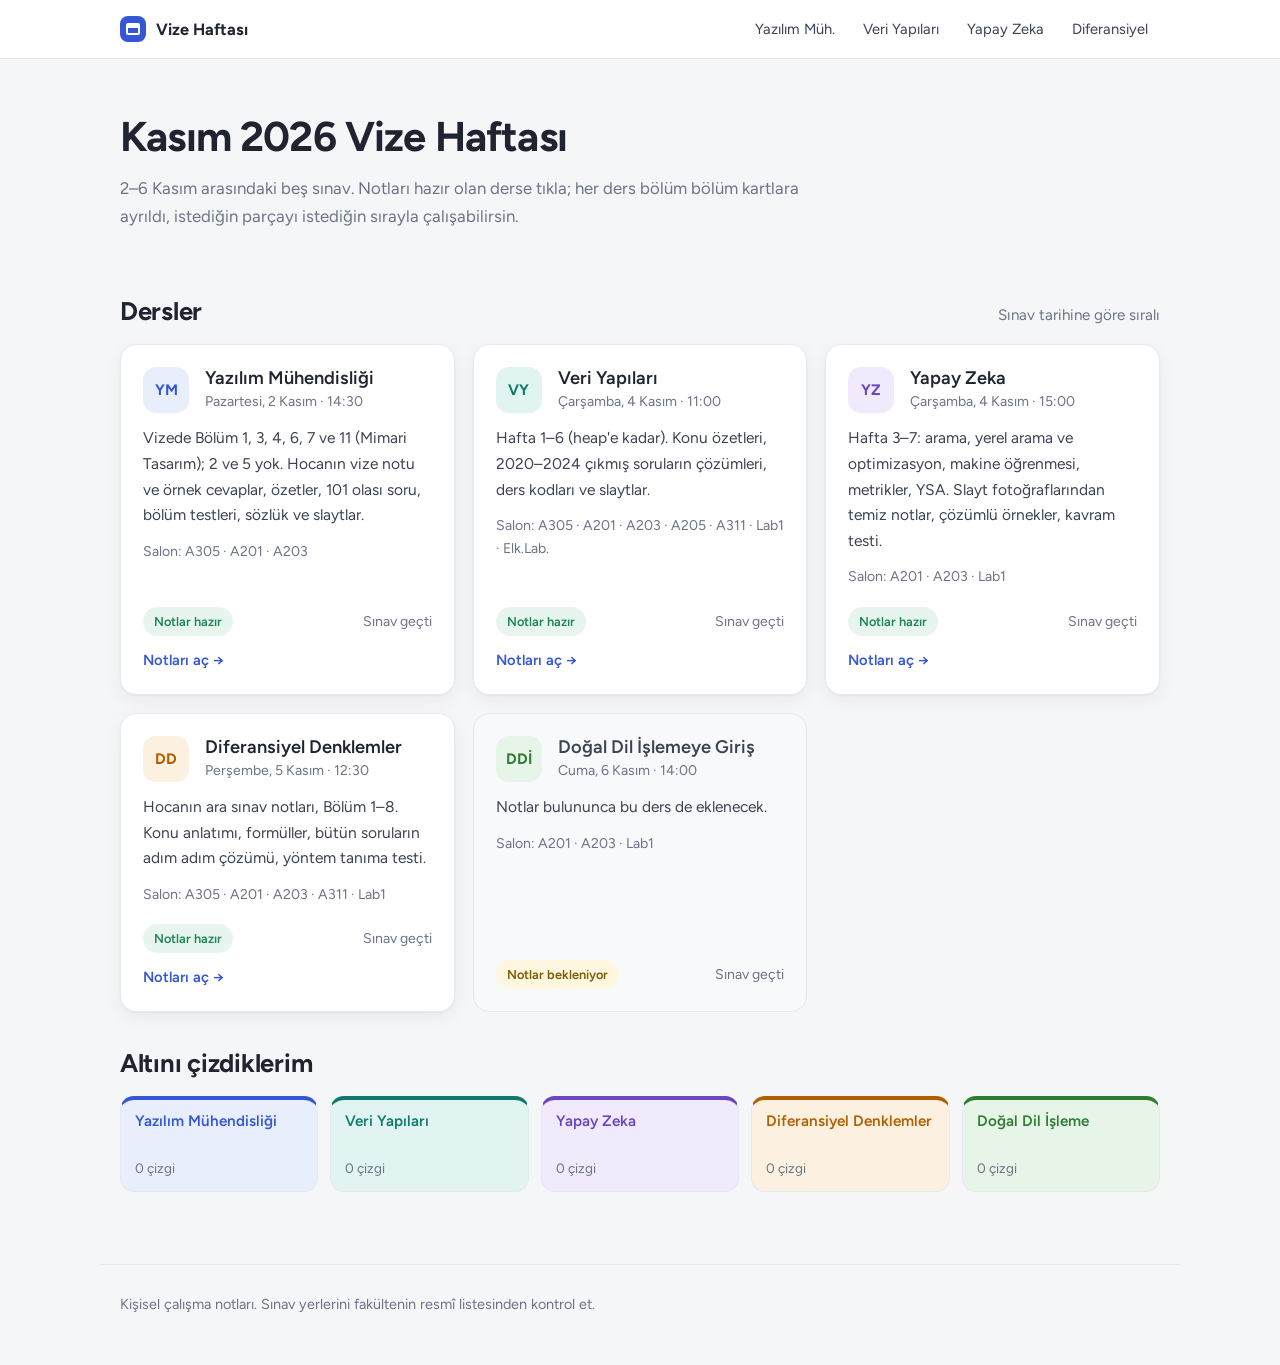
==== commit be18940f: "YM: vize kapsamı Bölüm 1, 3, 4, 6, 7 ve 11; 2 ve 5 vizede yok olarak işaretlendi, yeni vize notları " ====
--- a/index.html
+++ b/index.html
@@ -8,7 +8,7 @@
 <link rel="preconnect" href="https://fonts.googleapis.com">
 <link rel="preconnect" href="https://fonts.gstatic.com" crossorigin>
 <link rel="stylesheet" href="https://fonts.googleapis.com/css2?family=Figtree:wght@400;500;600;700&family=JetBrains+Mono:wght@400;600&display=swap">
-<link rel="stylesheet" href="assets/site.css?v=sl3">
+<link rel="stylesheet" href="assets/site.css?v=ym2">
 </head>
 <body>
 
@@ -40,7 +40,7 @@
 (function(){
   var C = [
     {k:'ym', ini:'YM', name:'Yazılım Mühendisliği', at:'2026-11-02T14:30:00+03:00', rooms:'A305 · A201 · A203', href:'yazilim-muhendisligi.html',
-     st:'ok', stTxt:'Notlar hazır', desc:'Sommerville 8. baskı, Bölüm 1–7 ve son konu Mimari Tasarım. Hocanın vize notu ve örnek cevaplar, özetler, 101 olası soru, bölüm testleri, sözlük ve slaytlar.'},
+     st:'ok', stTxt:'Notlar hazır', desc:'Vizede Bölüm 1, 3, 4, 6, 7 ve 11 (Mimari Tasarım); 2 ve 5 yok. Hocanın vize notu ve örnek cevaplar, özetler, 101 olası soru, bölüm testleri, sözlük ve slaytlar.'},
     {k:'vy', ini:'VY', name:'Veri Yapıları', at:'2026-11-04T11:00:00+03:00', rooms:'A305 · A201 · A203 · A205 · A311 · Lab1 · Elk.Lab.', href:'veri-yapilari.html',
      st:'ok', stTxt:'Notlar hazır', desc:'Hafta 1–6 (heap\'e kadar). Konu özetleri, 2020–2024 çıkmış soruların çözümleri, ders kodları ve slaytlar.'},
     {k:'yz', ini:'YZ', name:'Yapay Zeka', at:'2026-11-04T15:00:00+03:00', rooms:'A201 · A203 · Lab1', href:'yapay-zeka.html',
@@ -79,6 +79,6 @@
   setInterval(paint, 60000);
 })();
 </script>
-<script defer src="assets/cizgi.js?v=sl4"></script>
+<script defer src="assets/cizgi.js?v=sl8"></script>
 </body>
 </html>
--- a/assets/site.css
+++ b/assets/site.css
@@ -661,3 +661,5 @@
 .sl-tip::before{content:"Sınav ipucu";display:block;font-size:.7rem;font-weight:700;letter-spacing:.05em;text-transform:uppercase;color:#9A6B00}
 .sl-chips.num span{display:inline-flex;gap:6px;align-items:center;border-left:0;border-radius:10px;padding:4px 10px 4px 5px}
 .sl-chips .sl-num{background:var(--wc);color:#fff;width:20px;height:20px;font-size:.75rem}
+.card.yok{opacity:.55;filter:grayscale(.6)}
+.card.yok:hover{opacity:.85}
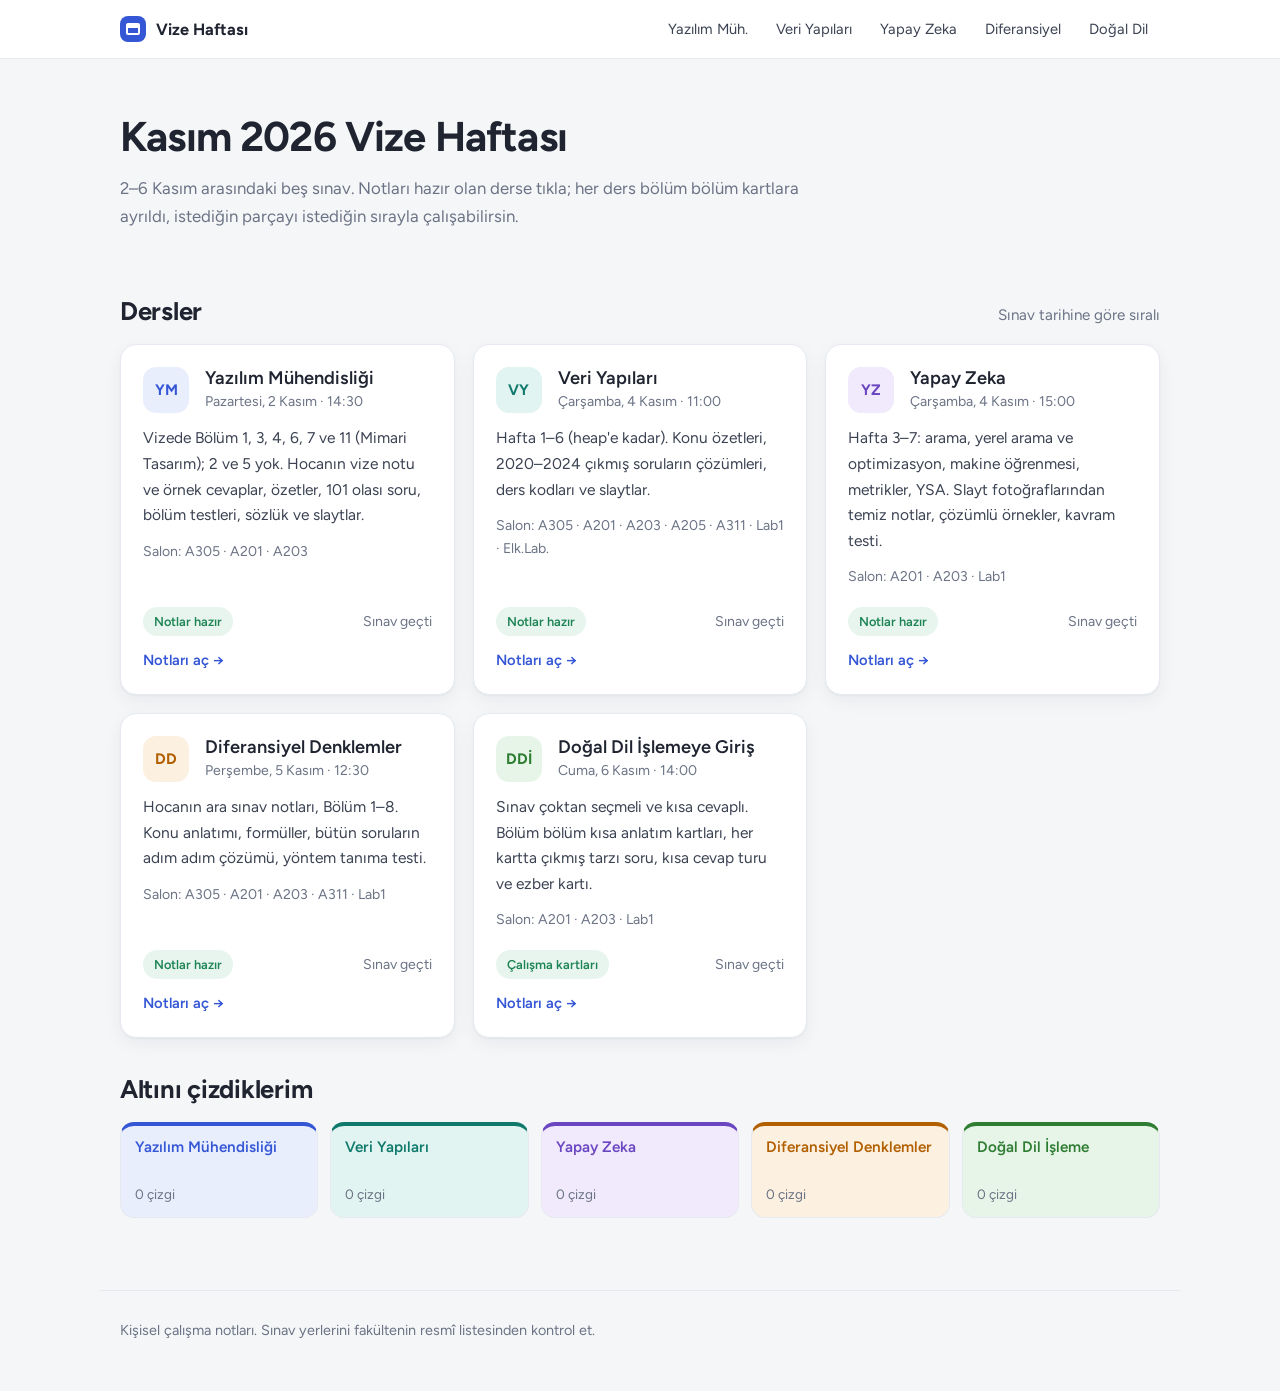
==== commit 78b402a3: "Doğal Dil İşleme sayfası: Bölüm 1 (temel kavramlar) kartları, çoktan seçmeli sorular, kısa cevap tur" ====
--- a/index.html
+++ b/index.html
@@ -19,6 +19,7 @@
     <a href="veri-yapilari.html">Veri Yapıları</a>
     <a href="yapay-zeka.html">Yapay Zeka</a>
     <a href="diferansiyel-denklemler.html">Diferansiyel</a>
+    <a href="dogal-dil-isleme.html">Doğal Dil</a>
   </nav>
 </div></header>
 
@@ -47,8 +48,8 @@
      st:'ok', stTxt:'Notlar hazır', desc:'Hafta 3–7: arama, yerel arama ve optimizasyon, makine öğrenmesi, metrikler, YSA. Slayt fotoğraflarından temiz notlar, çözümlü örnekler, kavram testi.'},
     {k:'dif', ini:'DD', name:'Diferansiyel Denklemler', at:'2026-11-05T12:30:00+03:00', rooms:'A305 · A201 · A203 · A311 · Lab1', href:'diferansiyel-denklemler.html',
      st:'ok', stTxt:'Notlar hazır', desc:'Hocanın ara sınav notları, Bölüm 1–8. Konu anlatımı, formüller, bütün soruların adım adım çözümü, yöntem tanıma testi.'},
-    {k:'ddi', ini:'DDİ', name:'Doğal Dil İşlemeye Giriş', at:'2026-11-06T14:00:00+03:00', rooms:'A201 · A203 · Lab1',
-     st:'wait', stTxt:'Notlar bekleniyor', desc:'Notlar bulununca bu ders de eklenecek.'}
+    {k:'ddi', ini:'DDİ', name:'Doğal Dil İşlemeye Giriş', at:'2026-11-06T14:00:00+03:00', rooms:'A201 · A203 · Lab1', href:'dogal-dil-isleme.html',
+     st:'ok', stTxt:'Çalışma kartları', desc:'Sınav çoktan seçmeli ve kısa cevaplı. Bölüm bölüm kısa anlatım kartları, her kartta çıkmış tarzı soru, kısa cevap turu ve ezber kartı.'}
   ];
   var GUN = ['Pazar','Pazartesi','Salı','Çarşamba','Perşembe','Cuma','Cumartesi'];
   var esc = function(s){ return String(s).replace(/&/g,'&amp;').replace(/</g,'&lt;').replace(/>/g,'&gt;'); };
@@ -79,6 +80,6 @@
   setInterval(paint, 60000);
 })();
 </script>
-<script defer src="assets/cizgi.js?v=sl8"></script>
+<script defer src="assets/cizgi.js?v=sl9"></script>
 </body>
 </html>
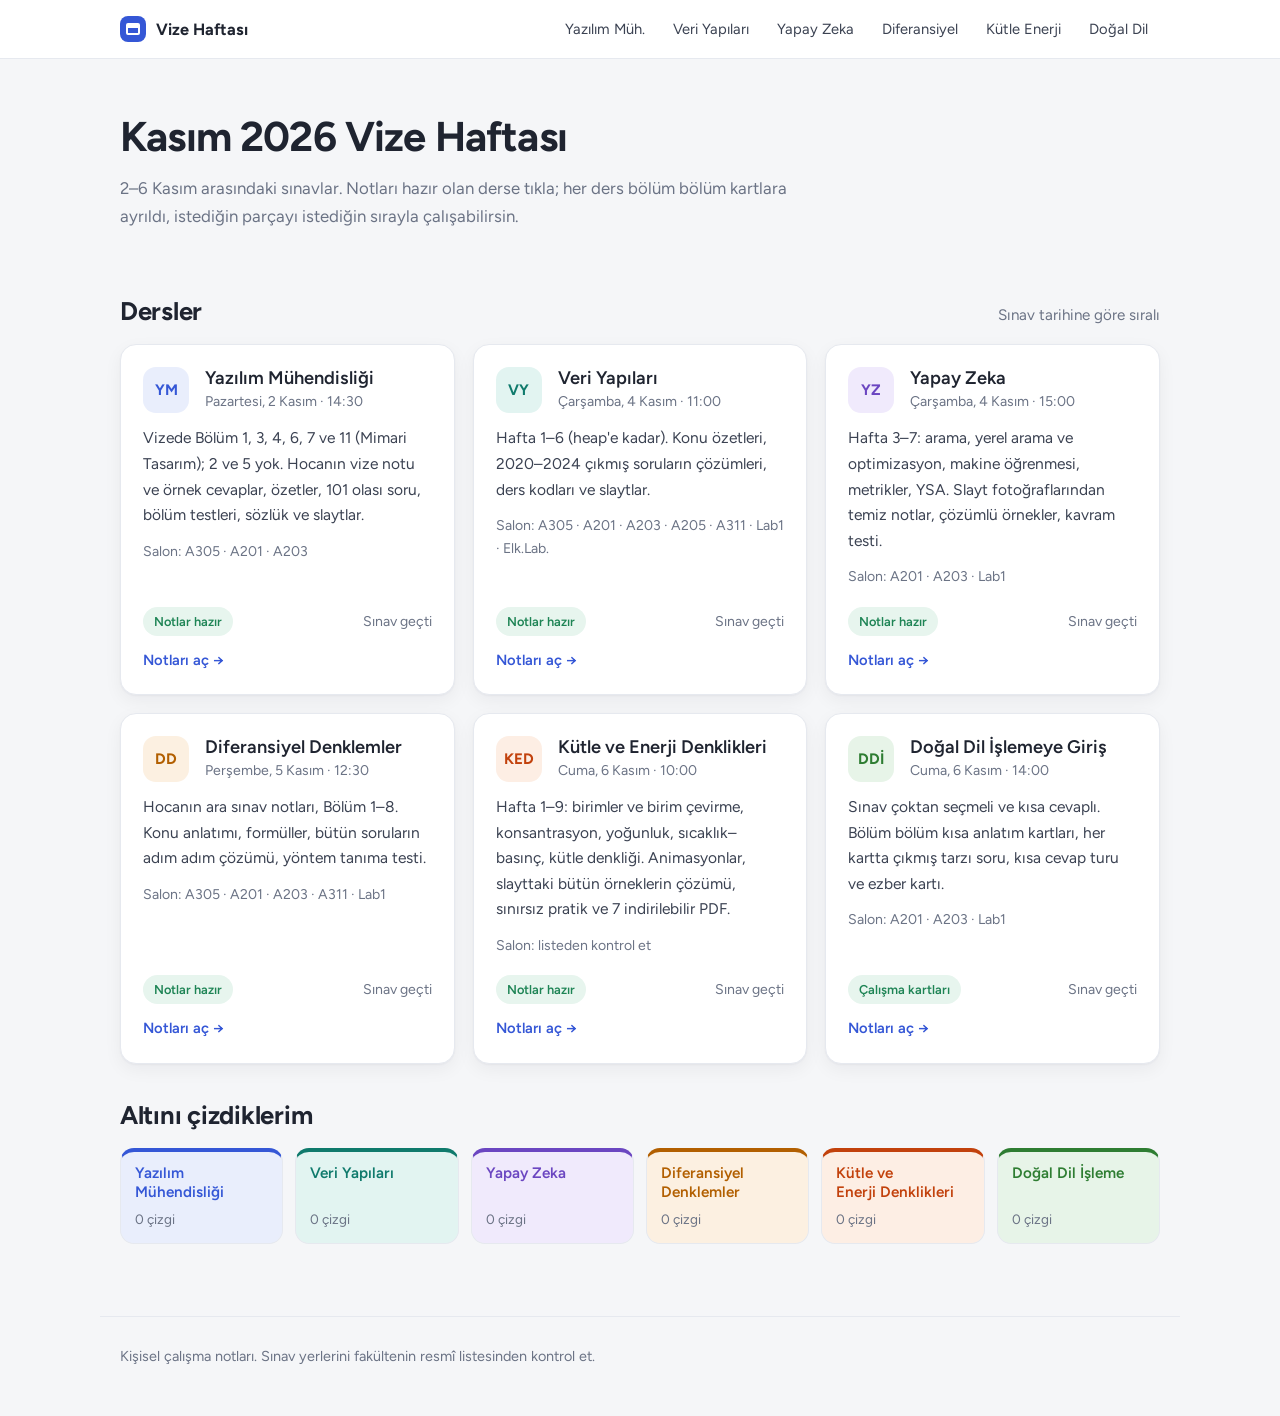
==== commit d3de5de5: "Kütle ve Enerji Denklikleri sayfası: hafta 1–9, 19 animasyon, 7 PDF - Her hafta: konu anlatımı, anim" ====
--- a/index.html
+++ b/index.html
@@ -9,6 +9,7 @@
 <link rel="preconnect" href="https://fonts.gstatic.com" crossorigin>
 <link rel="stylesheet" href="https://fonts.googleapis.com/css2?family=Figtree:wght@400;500;600;700&family=JetBrains+Mono:wght@400;600&display=swap">
 <link rel="stylesheet" href="assets/site.css?v=ym2">
+<link rel="stylesheet" href="assets/ked.css?v=1">
 </head>
 <body>
 
@@ -19,6 +20,7 @@
     <a href="veri-yapilari.html">Veri Yapıları</a>
     <a href="yapay-zeka.html">Yapay Zeka</a>
     <a href="diferansiyel-denklemler.html">Diferansiyel</a>
+    <a href="kutle-enerji-denklikleri.html">Kütle Enerji</a>
     <a href="dogal-dil-isleme.html">Doğal Dil</a>
   </nav>
 </div></header>
@@ -26,7 +28,7 @@
 <main class="page">
   <div class="hero">
     <h1>Kasım 2026 Vize Haftası</h1>
-    <p class="sub">2–6 Kasım arasındaki beş sınav. Notları hazır olan derse tıkla; her ders bölüm bölüm kartlara ayrıldı, istediğin parçayı istediğin sırayla çalışabilirsin.</p>
+    <p class="sub">2–6 Kasım arasındaki sınavlar. Notları hazır olan derse tıkla; her ders bölüm bölüm kartlara ayrıldı, istediğin parçayı istediğin sırayla çalışabilirsin.</p>
   </div>
 
   <div class="section">
@@ -48,6 +50,8 @@
      st:'ok', stTxt:'Notlar hazır', desc:'Hafta 3–7: arama, yerel arama ve optimizasyon, makine öğrenmesi, metrikler, YSA. Slayt fotoğraflarından temiz notlar, çözümlü örnekler, kavram testi.'},
     {k:'dif', ini:'DD', name:'Diferansiyel Denklemler', at:'2026-11-05T12:30:00+03:00', rooms:'A305 · A201 · A203 · A311 · Lab1', href:'diferansiyel-denklemler.html',
      st:'ok', stTxt:'Notlar hazır', desc:'Hocanın ara sınav notları, Bölüm 1–8. Konu anlatımı, formüller, bütün soruların adım adım çözümü, yöntem tanıma testi.'},
+    {k:'ked', ini:'KED', name:'Kütle ve Enerji Denklikleri', at:'2026-11-06T10:00:00+03:00', rooms:'listeden kontrol et', href:'kutle-enerji-denklikleri.html',
+     st:'ok', stTxt:'Notlar hazır', desc:'Hafta 1–9: birimler ve birim çevirme, konsantrasyon, yoğunluk, sıcaklık–basınç, kütle denkliği. Animasyonlar, slayttaki bütün örneklerin çözümü, sınırsız pratik ve 7 indirilebilir PDF.'},
     {k:'ddi', ini:'DDİ', name:'Doğal Dil İşlemeye Giriş', at:'2026-11-06T14:00:00+03:00', rooms:'A201 · A203 · Lab1', href:'dogal-dil-isleme.html',
      st:'ok', stTxt:'Çalışma kartları', desc:'Sınav çoktan seçmeli ve kısa cevaplı. Bölüm bölüm kısa anlatım kartları, her kartta çıkmış tarzı soru, kısa cevap turu ve ezber kartı.'}
   ];
--- a/assets/ked.css
+++ b/assets/ked.css
@@ -0,0 +1,147 @@
+/* Kütle ve Enerji Denklikleri sayfasına özel stiller (site.css'in üstüne) */
+:root{--ked:#C2410C;--ked-soft:#FDEEE4;--water:#3B82F6;--water-soft:#DBEAFE;--km:#D97706;--km-soft:#FEF3C7}
+.c-ked{--c:var(--ked);--c-soft:var(--ked-soft)}
+.ked .box .anim-btn,.ked .exq .anim-btn{margin-top:10px}
+.anim-btn{display:inline-flex;align-items:center;gap:8px;font:600 .92rem var(--f-body);color:var(--ked);background:var(--ked-soft);border:1px solid transparent;border-radius:999px;padding:7px 14px;cursor:pointer}
+.anim-btn:hover{border-color:var(--ked)}
+.anim-btn::before{content:"▶";font-size:.75em}
+.anim-host{margin-top:12px;background:var(--card);border:1px solid var(--line);border-radius:var(--radius);box-shadow:var(--shadow);padding:14px;display:grid;gap:12px}
+.anim-host>h4{font-size:1rem;margin:0}
+.anim-host>p.muted{margin:-6px 0 0;font-size:.92rem}
+
+/* sahne */
+.ka-scene{display:grid;grid-template-columns:minmax(0,1fr);gap:12px;align-items:start}
+.ka-draw{overflow-x:auto;border-radius:12px;background:#FBFCFE;border:1px solid var(--line)}
+.ka-svg{display:block;width:100%;min-width:600px;height:auto}
+.ka-side{display:grid;gap:10px;align-content:start;grid-template-columns:minmax(0,1fr)}
+.ka-eq .katex{font-size:1.02em}
+.ka-note{background:var(--accent-soft);border-radius:12px;padding:12px 14px;min-height:3.2em;font-size:.97rem}
+.ka-eqs{display:grid;gap:6px}
+.ka-eqs:empty{display:none}
+.ka-eq{background:var(--soft);border:1px solid var(--line);border-radius:10px;padding:4px 10px;overflow-x:auto;opacity:.75;transition:opacity .3s,border-color .3s}
+.ka-eq.now{opacity:1;border-color:var(--ked);background:#fff;box-shadow:0 0 0 3px var(--ked-soft)}
+.ka-eq .katex-display{margin:.35em 0}
+.ka-ctl{display:flex;flex-wrap:wrap;gap:8px;align-items:center}
+.ka-ctl .btn{padding:7px 13px}
+.ka-step{font-size:.88rem;color:var(--muted);font-variant-numeric:tabular-nums}
+
+.ka-svg text{font-family:var(--f-body);font-size:14px;fill:var(--ink)}
+.ka-svg .tx.sm{font-size:12px}
+.ka-svg .tx.m{fill:var(--muted);font-size:13px}
+.ka-svg .tx.v{font-weight:700}
+.ka-svg .tx.big{font-weight:700;font-size:18px}
+.ka-svg .tx.q{fill:var(--bad);font-weight:700}
+.ka-svg .tx.ok{fill:var(--ok)}
+.ka-svg .tx.bad{fill:var(--bad);font-weight:700}
+.ka-svg .tx.w{fill:#1D4ED8}
+.ka-svg .tx.k{fill:#B45309;font-weight:600}
+.ka-svg g.k{opacity:0;transition:opacity .45s ease,transform .45s ease;transform:translateY(6px);transform-box:fill-box}
+.ka-svg g.k.on{opacity:1;transform:none}
+.ka-svg g.k.hl .bx,.ka-svg g.k.hl .fill{filter:drop-shadow(0 0 6px rgba(234,140,0,.65))}
+.ka-svg g.k.hl .ar{stroke-width:4}
+.ka-svg g.k.hl text{paint-order:stroke;stroke:#FFF3C4;stroke-width:6px}
+.ka-svg .bx{fill:#fff;stroke:#7C8799;stroke-width:2}
+.ka-svg .bx.base{fill:var(--accent-soft);stroke:var(--accent)}
+.ka-svg .bx.open{fill:#ECFDF3;stroke:var(--ok)}
+.ka-svg .bx.closed{fill:#FFF8E6;stroke:#D19A00}
+.ka-svg .bx.iso{fill:var(--bad-soft);stroke:var(--bad)}
+.ka-svg .bx.cont{fill:#fff;stroke:#9AA3B5}
+.ka-svg .bxt{font-weight:700;font-size:15px}
+.ka-svg .bnd{fill:none;stroke:#9AA3B5;stroke-width:1.5;stroke-dasharray:7 5}
+.ka-svg .bndt{fill:var(--muted);font-size:11.5px}
+.ka-svg .ar{fill:none;stroke:#5B6475;stroke-width:3;stroke-linecap:round;stroke-linejoin:round;stroke-dasharray:10 7}
+.ka-svg g.k.on .ar,.ka-svg .ar.flow{animation:ka-flow 1.1s linear infinite}
+.ka-svg .ar.in{stroke:#5B6475}.ka-svg .ah.in{fill:#5B6475}
+.ka-svg .ar.out{stroke:var(--ok)}.ka-svg .ah.out{fill:var(--ok)}
+.ka-svg .ar.w{stroke:var(--water)}.ka-svg .ah.w{fill:var(--water)}
+.ka-svg .ar.sug{stroke:#DB2777}.ka-svg .ah.sug{fill:#DB2777}
+.ka-svg .ar.heat{stroke:var(--bad);stroke-dasharray:4 4}.ka-svg .ah.heat{fill:var(--bad)}
+.ka-svg .ah{fill:#5B6475}
+@keyframes ka-flow{to{stroke-dashoffset:-34}}
+.ka-svg .ln{stroke:#9AA3B5;stroke-width:1.5;fill:none}
+.ka-svg .ln.dash{stroke-dasharray:5 4}
+.ka-svg .ln.bad{stroke:var(--bad)}
+.ka-svg .xx{stroke:var(--bad);stroke-width:4;stroke-linecap:round;fill:none}
+.ka-svg .bk{fill:none;stroke:#5B6475;stroke-width:2.5;stroke-linejoin:round}
+.ka-svg .fill{stroke:none}
+.ka-svg .fill.water{fill:#93C5FD}
+.ka-svg .fill.water.oil{fill:#FDE68A}.ka-svg .fill.water.hgl{fill:#CBD5E1}.ka-svg .fill.water.tom{fill:#FCA5A5}.ka-svg .fill.water.milk{fill:#F1F5F9;stroke:#CBD5E1}
+.ka-svg .fill.km{fill:#FBBF24}
+.ka-svg .fill.sugar{fill:#fff;stroke:#DB2777;stroke-width:1.6}
+.ka-svg .fill.dot{fill:#7C3AED}
+.ka-svg .fill.scale{fill:#9AA3B5}
+.ka-svg .fill.grain{fill:#B7835A}
+.ka-svg .fill.pore{fill:#fff}
+.ka-svg .fill.solidhl{fill:none;stroke:#C2410C;stroke-width:3}
+.ka-svg .fill.parthl{fill:none;stroke:#7C3AED;stroke-width:2.5;stroke-dasharray:4 3}
+.ka-svg .fill.bulkhl{fill:rgba(16,185,129,.12);stroke:#059669;stroke-width:3}
+.ka-svg .fill.air{fill:#E2E8F0}
+.ka-svg .fill.eff{fill:#86EFAC}.ka-svg .fill.eff.neg{fill:#FCA5A5}
+.ka-svg .fill.hg{fill:#EF4444}
+.ka-svg .fill.dotp{fill:#9AA3B5}.ka-svg .fill.dotp.br{fill:var(--accent)}
+.ka-svg .fill.hit{fill:var(--ked)}
+.ka-svg .ln.seg{stroke:var(--accent);stroke-width:3}
+.ka-svg .ln.curve{stroke:#CBD5E1;stroke-width:2}
+.ka-svg .ln.mark{stroke:#1F2430;stroke-width:2.5}
+.ka-svg .ln.br{stroke:var(--ok);stroke-width:2.5}
+.ka-svg .ln.atm{stroke:#64748B}
+.ka-svg .tube{fill:#fff;stroke:#9AA3B5;stroke-width:1.5}
+.ka-svg .gauge{fill:#fff;stroke:var(--ok);stroke-width:4}.ka-svg .gauge.over{stroke:var(--bad);fill:var(--bad-soft)}
+.ka-svg .bar{transition:y .6s ease,height .6s ease}
+.ka-svg .drops circle{fill:var(--water);animation:ka-drop 1.4s ease-in infinite;opacity:0}
+.ka-svg g.k:not(.on) .drops circle{animation:none}
+@keyframes ka-drop{0%{transform:translateY(0);opacity:0}20%{opacity:1}100%{transform:translateY(-34px);opacity:0}}
+
+/* zincir */
+.ka-pick{display:flex;flex-wrap:wrap;gap:6px}
+.ka-pick .chip{cursor:pointer;font:500 .85rem var(--f-body)}
+.ka-pick .chip.on{background:var(--ked);color:#fff;border-color:var(--ked)}
+.ka-chain{display:flex;flex-wrap:wrap;align-items:center;gap:6px 4px;padding:18px 12px;background:#FBFCFE;border:1px solid var(--line);border-radius:12px;min-height:120px;font-family:var(--f-mono)}
+.ka-fr{display:inline-grid;grid-template-rows:auto auto auto;justify-items:center;padding:6px 8px;border-radius:10px;opacity:.12;transition:opacity .4s,background .4s,transform .4s;transform:translateY(6px)}
+.ka-fr.on{opacity:1;transform:none}
+.ka-fr.now{background:#FFF7E0;box-shadow:0 0 0 2px #F2DFA6}
+.ka-fr .lab{font:700 .75rem var(--f-body);color:var(--ked);margin-bottom:2px}
+.ka-fr .t{padding:2px 6px 4px;border-bottom:2px solid var(--ink);display:flex;gap:6px;align-items:baseline}
+.ka-fr .b{padding:4px 6px 2px;display:flex;gap:6px;align-items:baseline}
+.ka-fr .n{font-weight:600}
+.ka-fr .u{color:#1D4ED8;position:relative;transition:color .3s}
+.ka-fr .u.x{color:#B9C0CC}
+.ka-fr .u.x::after{content:"";position:absolute;left:-3px;right:-3px;top:52%;height:2.5px;background:var(--bad);transform:rotate(-12deg);animation:ka-strike .35s ease-out}
+@keyframes ka-strike{from{right:100%}to{right:-3px}}
+.ka-op{opacity:0;transition:opacity .3s;font-weight:700;color:var(--muted)}
+.ka-op.on{opacity:1}
+.ka-res{font:600 1.05rem var(--f-body);opacity:0;transition:opacity .4s;margin-left:6px}
+.ka-res.on{opacity:1}
+.ka-res b{color:var(--ok);font-size:1.2rem}
+
+/* kaydırıcılar */
+.ka-inter{display:grid;gap:12px}
+.ka-sls{display:flex;flex-wrap:wrap;gap:10px 18px}
+.ka-sl{flex:1 1 200px;display:grid;gap:4px;font-size:.9rem;color:var(--ink-2)}
+.ka-sl b{color:var(--ked);font-variant-numeric:tabular-nums}
+.ka-sl input[type=range]{accent-color:var(--ked);width:100%}
+.ka-sl select{padding:6px 8px;border-radius:8px;border:1px solid var(--line);font:inherit}
+.ka-chk{display:flex;gap:8px;align-items:center;font-size:.9rem;flex:1 1 200px}
+.ka-inter>.btn{justify-self:start}
+
+/* sayfa öğeleri */
+.ked .tblw{overflow-x:auto;margin:10px 0}
+.ked table.kt{border-collapse:collapse;width:100%;font-size:.93rem}
+.ked table.kt th,.ked table.kt td{border:1px solid var(--line);padding:6px 9px;text-align:left;vertical-align:top}
+.ked table.kt th{background:var(--soft);font-weight:600}
+.ked .recete{counter-reset:r;list-style:none;padding:0;display:grid;gap:10px}
+.ked .recete li{position:relative;padding:14px 16px 14px 60px;background:var(--card);border:1px solid var(--line);border-radius:14px}
+.ked .recete li::before{counter-increment:r;content:counter(r);position:absolute;left:16px;top:14px;width:30px;height:30px;border-radius:50%;background:var(--ked-soft);color:var(--ked);font-weight:700;display:grid;place-items:center}
+.ked .hapl{columns:2 320px;column-gap:28px;padding-left:1.2em}
+.ked .hapl li{break-inside:avoid;margin-bottom:8px}
+.ked .pdfgrid .card h3{font-size:1.05rem}
+.ked .pr-box{background:var(--card);border:1px solid var(--line);border-radius:var(--radius);padding:18px;box-shadow:var(--shadow);display:grid;gap:12px}
+.ked .pr-in{display:flex;gap:8px;flex-wrap:wrap;align-items:center}
+.ked .pr-in input{width:160px;padding:9px 11px;border:1px solid var(--line);border-radius:10px;font:inherit}
+.ked .pr-res{font-weight:600}
+.ked .pr-res.ok{color:var(--ok)}.ked .pr-res.bad{color:var(--bad)}
+.ked .pr-types{display:flex;flex-wrap:wrap;gap:6px}
+.ked .pr-types .chip{cursor:pointer}
+.ked .pr-types .chip.on{background:var(--ked);color:#fff;border-color:var(--ked)}
+.ked .anims-grid .card{cursor:pointer}
+.ked .tag.ked{background:var(--ked-soft);color:var(--ked)}
